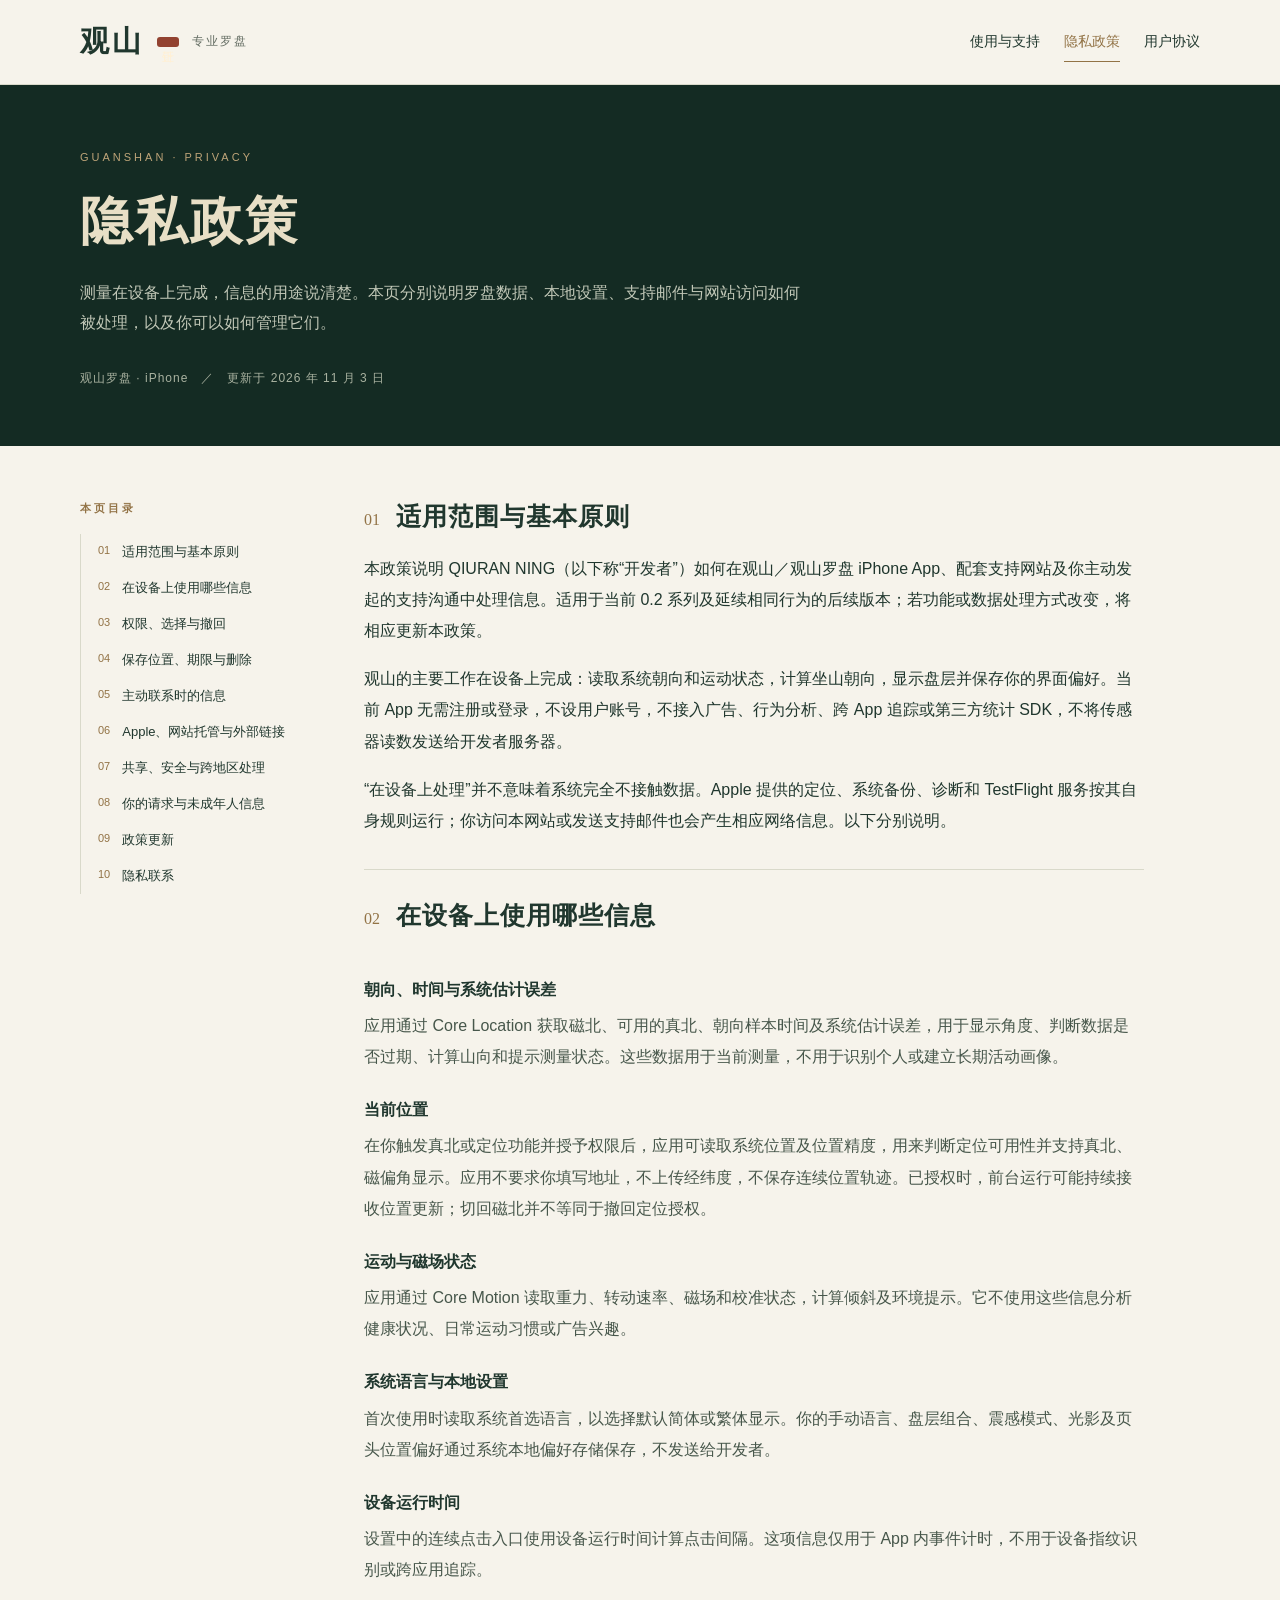
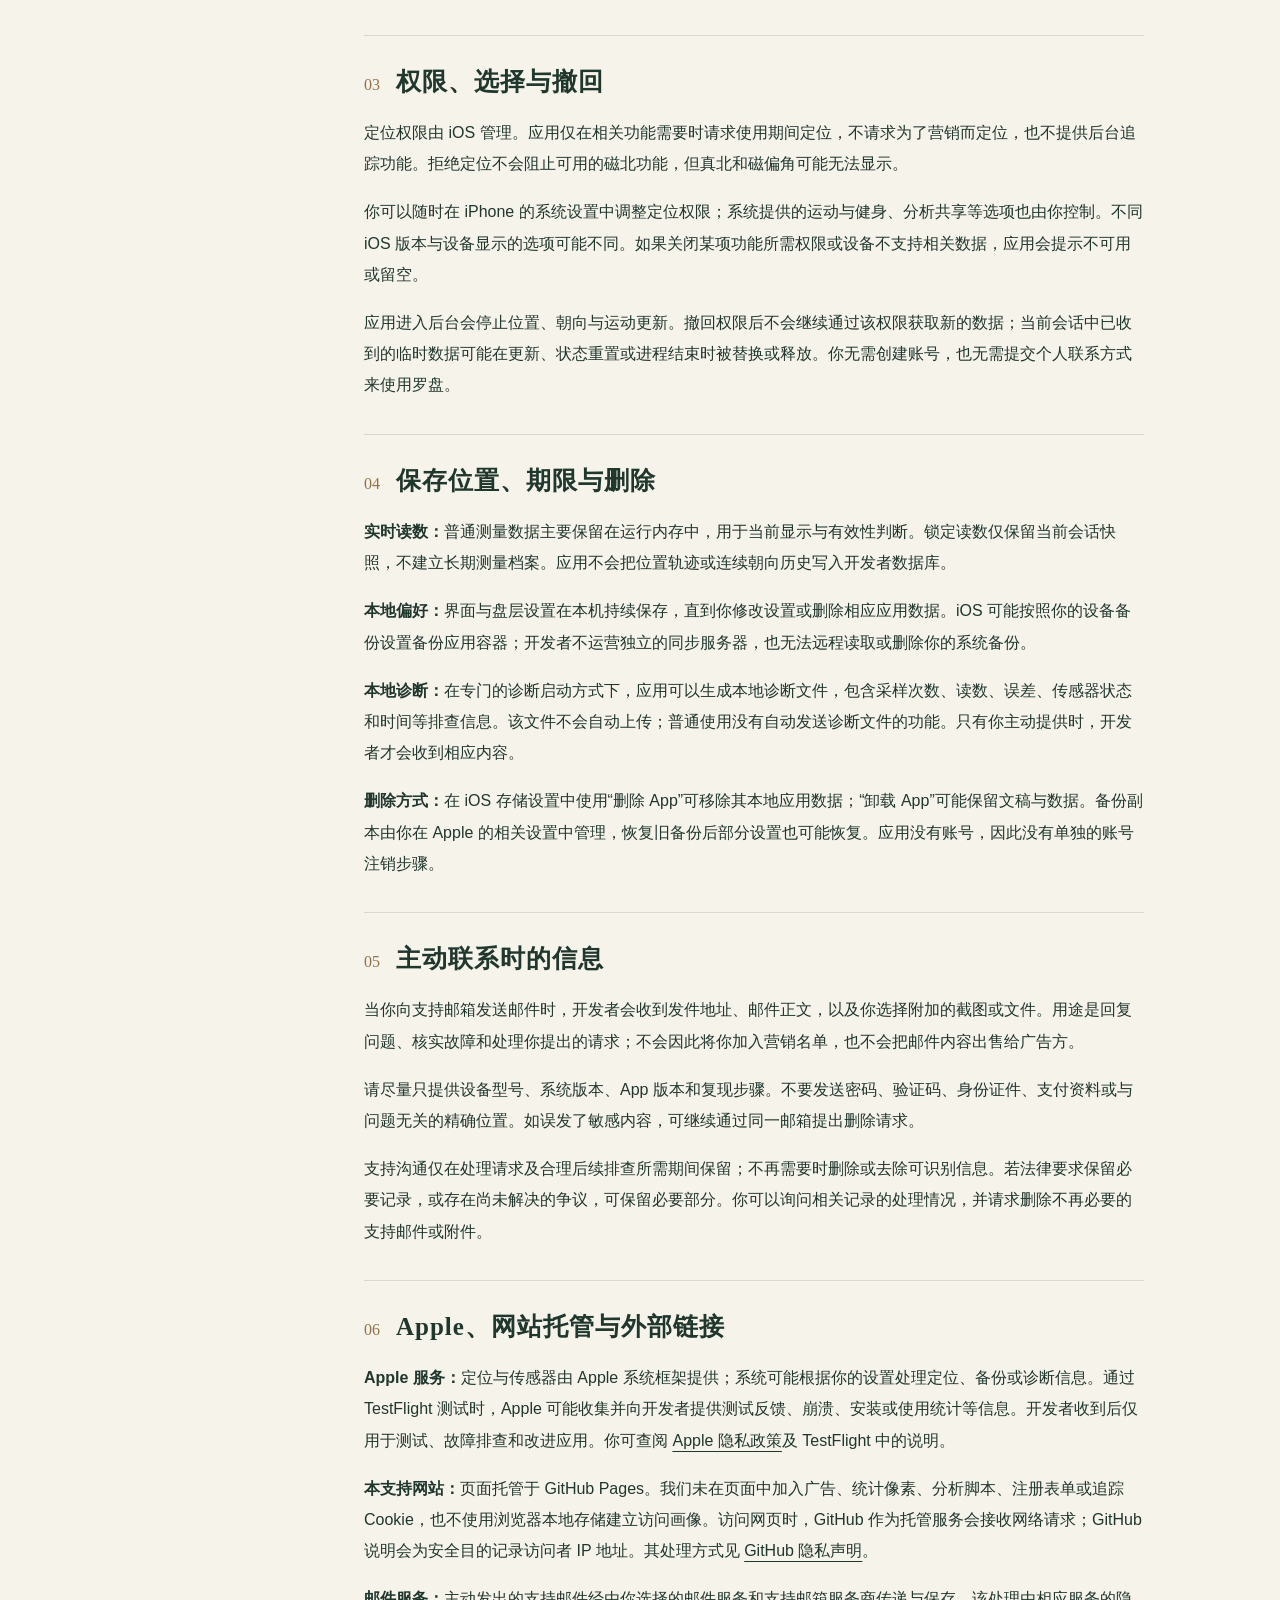
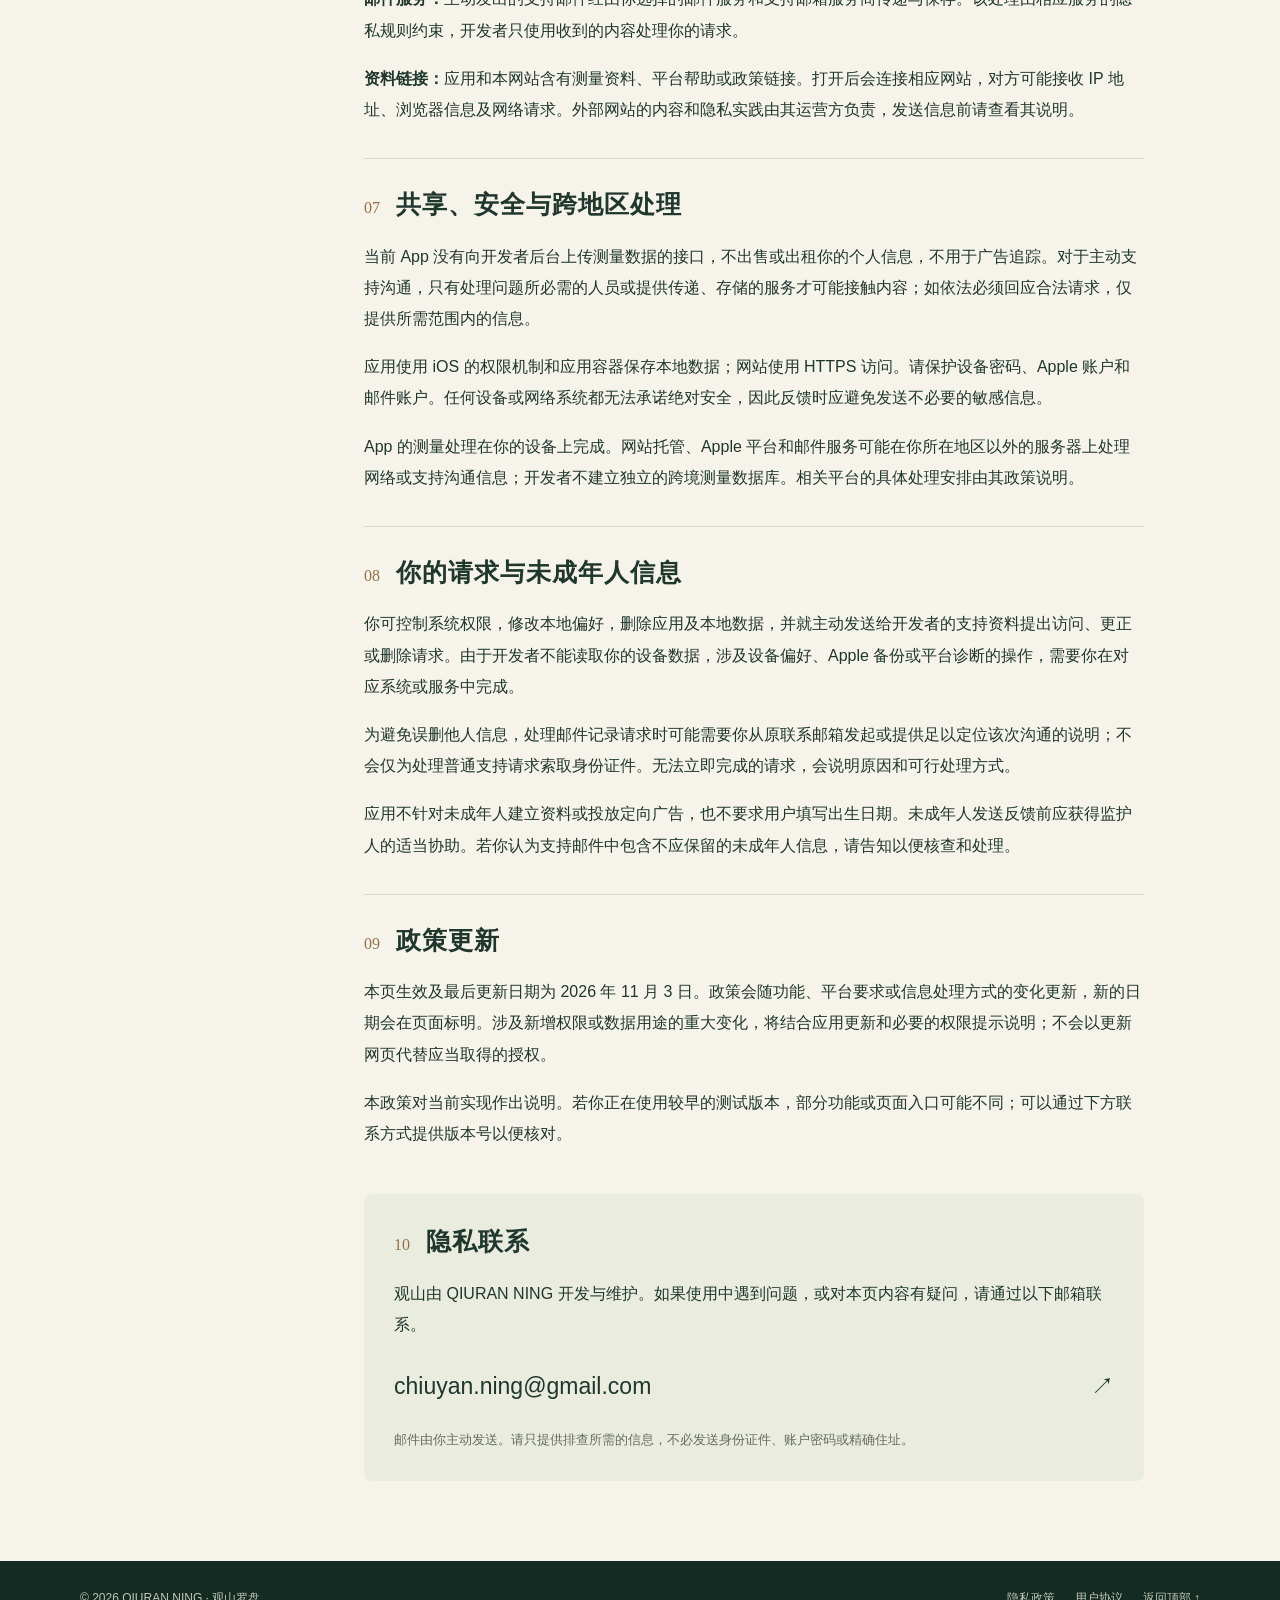
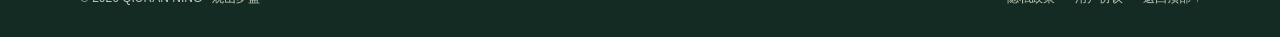
==== privacy.html @ 3ffbd9ea "Publish GuanShan support, privacy policy and terms" ====
<!doctype html>
<html lang="zh-CN"><head><meta charset="utf-8"><meta name="viewport" content="width=device-width,initial-scale=1"><meta name="color-scheme" content="light"><meta name="theme-color" content="#142b23"><meta name="description" content="测量在设备上完成，信息的用途说清楚。本页分别说明罗盘数据、本地设置、支持邮件与网站访问如何被处理，以及你可以如何管理它们。"><title>隐私政策 · 观山罗盘</title><link rel="canonical" href="https://chiuyan-dev.github.io/GuanShan-site/privacy.html"><link rel="stylesheet" href="style.css"><link rel="icon" href="favicon.svg" type="image/svg+xml"></head>
<body id="top"><a class="skip" href="#content">跳到正文</a><header class="masthead"><a class="brand" href="index.html" aria-label="观山罗盘支持首页"><strong>观山</strong><span class="seal" aria-hidden="true">正针</span><small>专业罗盘</small></a><nav class="nav" aria-label="页面导航"><a href="index.html">使用与支持</a><a href="privacy.html" aria-current="page">隐私政策</a><a href="terms.html">用户协议</a></nav></header><div class="hero"><p class="eyebrow">GUANSHAN · PRIVACY</p><h1>隐私政策</h1><p class="intro">测量在设备上完成，信息的用途说清楚。本页分别说明罗盘数据、本地设置、支持邮件与网站访问如何被处理，以及你可以如何管理它们。</p><div class="meta">观山罗盘 · iPhone　／　更新于 2026 年 11 月 3 日</div></div><main class="layout" id="content"><aside class="toc"><h2>本页目录</h2><nav aria-label="本页目录"><ol><li><a href="#scope"><span>01</span>适用范围与基本原则</a></li><li><a href="#device"><span>02</span>在设备上使用哪些信息</a></li><li><a href="#permissions"><span>03</span>权限、选择与撤回</a></li><li><a href="#storage"><span>04</span>保存位置、期限与删除</a></li><li><a href="#support-data"><span>05</span>主动联系时的信息</a></li><li><a href="#services"><span>06</span>Apple、网站托管与外部链接</a></li><li><a href="#sharing"><span>07</span>共享、安全与跨地区处理</a></li><li><a href="#rights"><span>08</span>你的请求与未成年人信息</a></li><li><a href="#changes"><span>09</span>政策更新</a></li><li><a href="#contact"><span>10</span>隐私联系</a></li></ol></nav></aside><article class="article" aria-label="隐私政策"><section class="section " id="scope" aria-labelledby="heading-scope"><div class="section-head"><span class="number" aria-hidden="true">01</span><h2 id="heading-scope">适用范围与基本原则</h2></div><p>本政策说明 QIURAN NING（以下称“开发者”）如何在观山／观山罗盘 iPhone App、配套支持网站及你主动发起的支持沟通中处理信息。适用于当前 0.2 系列及延续相同行为的后续版本；若功能或数据处理方式改变，将相应更新本政策。</p><p>观山的主要工作在设备上完成：读取系统朝向和运动状态，计算坐山朝向，显示盘层并保存你的界面偏好。当前 App 无需注册或登录，不设用户账号，不接入广告、行为分析、跨 App 追踪或第三方统计 SDK，不将传感器读数发送给开发者服务器。</p><p>“在设备上处理”并不意味着系统完全不接触数据。Apple 提供的定位、系统备份、诊断和 TestFlight 服务按其自身规则运行；你访问本网站或发送支持邮件也会产生相应网络信息。以下分别说明。</p></section><section class="section " id="device" aria-labelledby="heading-device"><div class="section-head"><span class="number" aria-hidden="true">02</span><h2 id="heading-device">在设备上使用哪些信息</h2></div><dl><dt>朝向、时间与系统估计误差</dt><dd>应用通过 Core Location 获取磁北、可用的真北、朝向样本时间及系统估计误差，用于显示角度、判断数据是否过期、计算山向和提示测量状态。这些数据用于当前测量，不用于识别个人或建立长期活动画像。</dd><dt>当前位置</dt><dd>在你触发真北或定位功能并授予权限后，应用可读取系统位置及位置精度，用来判断定位可用性并支持真北、磁偏角显示。应用不要求你填写地址，不上传经纬度，不保存连续位置轨迹。已授权时，前台运行可能持续接收位置更新；切回磁北并不等同于撤回定位授权。</dd><dt>运动与磁场状态</dt><dd>应用通过 Core Motion 读取重力、转动速率、磁场和校准状态，计算倾斜及环境提示。它不使用这些信息分析健康状况、日常运动习惯或广告兴趣。</dd><dt>系统语言与本地设置</dt><dd>首次使用时读取系统首选语言，以选择默认简体或繁体显示。你的手动语言、盘层组合、震感模式、光影及页头位置偏好通过系统本地偏好存储保存，不发送给开发者。</dd><dt>设备运行时间</dt><dd>设置中的连续点击入口使用设备运行时间计算点击间隔。这项信息仅用于 App 内事件计时，不用于设备指纹识别或跨应用追踪。</dd></dl></section><section class="section " id="permissions" aria-labelledby="heading-permissions"><div class="section-head"><span class="number" aria-hidden="true">03</span><h2 id="heading-permissions">权限、选择与撤回</h2></div><p>定位权限由 iOS 管理。应用仅在相关功能需要时请求使用期间定位，不请求为了营销而定位，也不提供后台追踪功能。拒绝定位不会阻止可用的磁北功能，但真北和磁偏角可能无法显示。</p><p>你可以随时在 iPhone 的系统设置中调整定位权限；系统提供的运动与健身、分析共享等选项也由你控制。不同 iOS 版本与设备显示的选项可能不同。如果关闭某项功能所需权限或设备不支持相关数据，应用会提示不可用或留空。</p><p>应用进入后台会停止位置、朝向与运动更新。撤回权限后不会继续通过该权限获取新的数据；当前会话中已收到的临时数据可能在更新、状态重置或进程结束时被替换或释放。你无需创建账号，也无需提交个人联系方式来使用罗盘。</p></section><section class="section " id="storage" aria-labelledby="heading-storage"><div class="section-head"><span class="number" aria-hidden="true">04</span><h2 id="heading-storage">保存位置、期限与删除</h2></div><p><strong>实时读数：</strong>普通测量数据主要保留在运行内存中，用于当前显示与有效性判断。锁定读数仅保留当前会话快照，不建立长期测量档案。应用不会把位置轨迹或连续朝向历史写入开发者数据库。</p><p><strong>本地偏好：</strong>界面与盘层设置在本机持续保存，直到你修改设置或删除相应应用数据。iOS 可能按照你的设备备份设置备份应用容器；开发者不运营独立的同步服务器，也无法远程读取或删除你的系统备份。</p><p><strong>本地诊断：</strong>在专门的诊断启动方式下，应用可以生成本地诊断文件，包含采样次数、读数、误差、传感器状态和时间等排查信息。该文件不会自动上传；普通使用没有自动发送诊断文件的功能。只有你主动提供时，开发者才会收到相应内容。</p><p><strong>删除方式：</strong>在 iOS 存储设置中使用“删除 App”可移除其本地应用数据；“卸载 App”可能保留文稿与数据。备份副本由你在 Apple 的相关设置中管理，恢复旧备份后部分设置也可能恢复。应用没有账号，因此没有单独的账号注销步骤。</p></section><section class="section " id="support-data" aria-labelledby="heading-support-data"><div class="section-head"><span class="number" aria-hidden="true">05</span><h2 id="heading-support-data">主动联系时的信息</h2></div><p>当你向支持邮箱发送邮件时，开发者会收到发件地址、邮件正文，以及你选择附加的截图或文件。用途是回复问题、核实故障和处理你提出的请求；不会因此将你加入营销名单，也不会把邮件内容出售给广告方。</p><p>请尽量只提供设备型号、系统版本、App 版本和复现步骤。不要发送密码、验证码、身份证件、支付资料或与问题无关的精确位置。如误发了敏感内容，可继续通过同一邮箱提出删除请求。</p><p>支持沟通仅在处理请求及合理后续排查所需期间保留；不再需要时删除或去除可识别信息。若法律要求保留必要记录，或存在尚未解决的争议，可保留必要部分。你可以询问相关记录的处理情况，并请求删除不再必要的支持邮件或附件。</p></section><section class="section " id="services" aria-labelledby="heading-services"><div class="section-head"><span class="number" aria-hidden="true">06</span><h2 id="heading-services">Apple、网站托管与外部链接</h2></div><p><strong>Apple 服务：</strong>定位与传感器由 Apple 系统框架提供；系统可能根据你的设置处理定位、备份或诊断信息。通过 TestFlight 测试时，Apple 可能收集并向开发者提供测试反馈、崩溃、安装或使用统计等信息。开发者收到后仅用于测试、故障排查和改进应用。你可查阅 <a href="https://www.apple.com/legal/privacy/" rel="noopener noreferrer">Apple 隐私政策</a>及 TestFlight 中的说明。</p><p><strong>本支持网站：</strong>页面托管于 GitHub Pages。我们未在页面中加入广告、统计像素、分析脚本、注册表单或追踪 Cookie，也不使用浏览器本地存储建立访问画像。访问网页时，GitHub 作为托管服务会接收网络请求；GitHub 说明会为安全目的记录访问者 IP 地址。其处理方式见 <a href="https://docs.github.com/en/site-policy/privacy-policies/github-general-privacy-statement" rel="noopener noreferrer">GitHub 隐私声明</a>。</p><p><strong>邮件服务：</strong>主动发出的支持邮件经由你选择的邮件服务和支持邮箱服务商传递与保存。该处理由相应服务的隐私规则约束，开发者只使用收到的内容处理你的请求。</p><p><strong>资料链接：</strong>应用和本网站含有测量资料、平台帮助或政策链接。打开后会连接相应网站，对方可能接收 IP 地址、浏览器信息及网络请求。外部网站的内容和隐私实践由其运营方负责，发送信息前请查看其说明。</p></section><section class="section " id="sharing" aria-labelledby="heading-sharing"><div class="section-head"><span class="number" aria-hidden="true">07</span><h2 id="heading-sharing">共享、安全与跨地区处理</h2></div><p>当前 App 没有向开发者后台上传测量数据的接口，不出售或出租你的个人信息，不用于广告追踪。对于主动支持沟通，只有处理问题所必需的人员或提供传递、存储的服务才可能接触内容；如依法必须回应合法请求，仅提供所需范围内的信息。</p><p>应用使用 iOS 的权限机制和应用容器保存本地数据；网站使用 HTTPS 访问。请保护设备密码、Apple 账户和邮件账户。任何设备或网络系统都无法承诺绝对安全，因此反馈时应避免发送不必要的敏感信息。</p><p>App 的测量处理在你的设备上完成。网站托管、Apple 平台和邮件服务可能在你所在地区以外的服务器上处理网络或支持沟通信息；开发者不建立独立的跨境测量数据库。相关平台的具体处理安排由其政策说明。</p></section><section class="section " id="rights" aria-labelledby="heading-rights"><div class="section-head"><span class="number" aria-hidden="true">08</span><h2 id="heading-rights">你的请求与未成年人信息</h2></div><p>你可控制系统权限，修改本地偏好，删除应用及本地数据，并就主动发送给开发者的支持资料提出访问、更正或删除请求。由于开发者不能读取你的设备数据，涉及设备偏好、Apple 备份或平台诊断的操作，需要你在对应系统或服务中完成。</p><p>为避免误删他人信息，处理邮件记录请求时可能需要你从原联系邮箱发起或提供足以定位该次沟通的说明；不会仅为处理普通支持请求索取身份证件。无法立即完成的请求，会说明原因和可行处理方式。</p><p>应用不针对未成年人建立资料或投放定向广告，也不要求用户填写出生日期。未成年人发送反馈前应获得监护人的适当协助。若你认为支持邮件中包含不应保留的未成年人信息，请告知以便核查和处理。</p></section><section class="section " id="changes" aria-labelledby="heading-changes"><div class="section-head"><span class="number" aria-hidden="true">09</span><h2 id="heading-changes">政策更新</h2></div><p>本页生效及最后更新日期为 2026 年 11 月 3 日。政策会随功能、平台要求或信息处理方式的变化更新，新的日期会在页面标明。涉及新增权限或数据用途的重大变化，将结合应用更新和必要的权限提示说明；不会以更新网页代替应当取得的授权。</p><p>本政策对当前实现作出说明。若你正在使用较早的测试版本，部分功能或页面入口可能不同；可以通过下方联系方式提供版本号以便核对。</p></section><section class="section contact" id="contact" aria-labelledby="heading-contact"><div class="section-head"><span class="number" aria-hidden="true">10</span><h2 id="heading-contact">隐私联系</h2></div><p>观山由 QIURAN NING 开发与维护。如果使用中遇到问题，或对本页内容有疑问，请通过以下邮箱联系。</p><a class="email" href="mailto:chiuyan.ning@gmail.com">chiuyan.ning@gmail.com<span aria-hidden="true">↗</span></a><p class="small">邮件由你主动发送。请只提供排查所需的信息，不必发送身份证件、账户密码或精确住址。</p></section></article></main><footer><p>© 2026 QIURAN NING · 观山罗盘</p><div class="footer-links"><a href="privacy.html">隐私政策</a><a href="terms.html">用户协议</a><a href="#top">返回顶部 ↑</a></div></footer></body></html>
---- style.css ----
@charset "UTF-8";
:root{color-scheme:light;--ink:#20372e;--muted:#646d63;--gold:#927346;--paper:#f6f3eb;--line:#d9d9ca;--deep:#142b23;--serif:"Songti SC","STSong","Noto Serif CJK SC",serif}*{box-sizing:border-box}html{scroll-behavior:smooth;scroll-padding-top:100px}body{margin:0;background:var(--paper);color:var(--ink);font-family:-apple-system,BlinkMacSystemFont,"PingFang SC","Microsoft YaHei",sans-serif;font-size:16px;line-height:1.95}a{color:inherit;text-decoration-thickness:1px;text-underline-offset:5px}a:hover{color:var(--gold)}a:focus-visible,summary:focus-visible{outline:2px solid var(--gold);outline-offset:5px}.skip{position:absolute;top:-80px;left:16px;background:white;padding:10px;z-index:10}.skip:focus{top:12px}.masthead{border-bottom:1px solid var(--line);padding:22px max(24px,calc((100vw - 1120px)/2));display:flex;gap:30px;justify-content:space-between;align-items:center}.brand{display:flex;align-items:center;gap:13px;text-decoration:none;white-space:nowrap}.brand strong{font:700 29px var(--serif);letter-spacing:3px}.seal{font:12px/1.2 var(--serif);background:#924230;color:#fff0d4;padding:5px 4px;border-radius:3px;writing-mode:vertical-rl}.brand small{color:var(--muted);font-size:12px;letter-spacing:2px}.nav{display:flex;gap:24px;flex-wrap:wrap;font-size:14px}.nav a{text-decoration:none;padding:6px 0;border-bottom:1px solid transparent}.nav a[aria-current=page]{color:var(--gold);border-color:var(--gold)}.hero{background:var(--deep);color:#e8dfc6;padding:62px max(24px,calc((100vw - 1120px)/2)) 56px;position:relative;overflow:hidden}.eyebrow{font-size:11px;letter-spacing:3px;color:#bfa579;margin:0 0 18px}.hero h1{font:600 clamp(34px,5vw,52px)/1.35 var(--serif);letter-spacing:3px;margin:0 0 21px}.hero .intro{max-width:730px;color:#c1c7b7;margin:0;font-size:16px;line-height:1.9}.meta{font-size:12px;color:#a9b2a0;margin-top:28px;letter-spacing:1px}.layout{max-width:1120px;margin:0 auto;display:grid;grid-template-columns:220px minmax(0,1fr);gap:64px;padding:52px 0 80px}.toc{position:sticky;top:28px;align-self:start;font-size:13px}.toc h2{font-size:11px;color:var(--gold);letter-spacing:3px;margin:0 0 14px}.toc ol{padding:0;list-style:none;margin:0;border-left:1px solid var(--line)}.toc a{display:flex;gap:12px;padding:7px 0 7px 17px;text-decoration:none;line-height:1.7}.toc span{font-size:11px;color:var(--gold);font-variant-numeric:tabular-nums}.toc a:hover{background:#eae9df}.article{max-width:780px}.section{border-top:1px solid var(--line);padding:27px 0 33px;scroll-margin-top:24px}.section:first-child{border-top:0;padding-top:0}.section-head{display:flex;align-items:baseline;gap:16px}.number{font-family:var(--serif);color:var(--gold);font-size:16px}.section h2{font:600 25px/1.5 var(--serif);margin:0 0 17px;letter-spacing:1px}.section p{margin:0 0 17px}.section p:last-child{margin-bottom:0}.section ul,.section ol{padding-left:1.4em;margin:18px 0}.section li{padding-left:6px;margin:12px 0}strong{font-weight:600}dt{font-weight:600;margin:22px 0 5px}dd{margin:0 0 16px;color:#47574b}details{border-bottom:1px solid var(--line);padding:17px 0}details:first-of-type{border-top:1px solid var(--line)}summary{cursor:pointer;font-weight:600;line-height:1.8}details p{padding-top:13px;color:#47574b}.contact{background:#eaece0;padding:29px 30px;border:0;margin-top:12px;border-radius:8px}.email{display:flex;justify-content:space-between;gap:12px;flex-wrap:wrap;font-size:clamp(17px,3vw,23px);text-decoration:none;margin:24px 0 18px;word-break:break-word}.small{font-size:13px;color:var(--muted)}footer{background:var(--deep);color:#c1c7b7;padding:26px max(24px,calc((100vw - 1120px)/2));font-size:12px;display:flex;gap:20px;justify-content:space-between;align-items:center}footer p{margin:0}.footer-links{display:flex;gap:20px}footer a{text-decoration:none}@media(max-width:1180px){.layout{margin:0 32px;gap:42px;grid-template-columns:190px minmax(0,1fr)}}@media(max-width:760px){body{font-size:15px;line-height:1.95}.masthead{padding:19px 22px;display:block}.brand{gap:10px}.brand small{font-size:11px}.nav{gap:22px;margin-top:17px;font-size:13px}.hero{padding:40px 22px 35px}.hero .intro{font-size:15px}.hero h1{font-size:35px}.meta{margin-top:22px}.layout{display:block;margin:0;padding:26px 22px 46px}.toc{position:static;padding-bottom:28px;margin-bottom:8px}.toc ol{display:grid;grid-template-columns:1fr 1fr;gap:2px 12px}.toc a{font-size:12px;padding:5px 0 5px 12px;gap:8px}.section{padding:25px 0 28px}.section h2{font-size:23px}.section-head{gap:11px}.contact{padding:23px 20px}.email{font-size:18px}footer{padding:24px 22px;display:block}.footer-links{margin-top:14px;gap:20px}}@media(prefers-reduced-motion:reduce){html{scroll-behavior:auto}}@media print{.masthead,.toc,footer,.skip{display:none}.hero{background:none;color:#000;padding:20px 0}.hero .intro,.meta,.eyebrow{color:#333}.layout{display:block;margin:0;padding:20px 0}.section{break-inside:avoid}.contact{background:none;padding:20px 0}details p{display:block}.article{max-width:none}a{color:#000}}
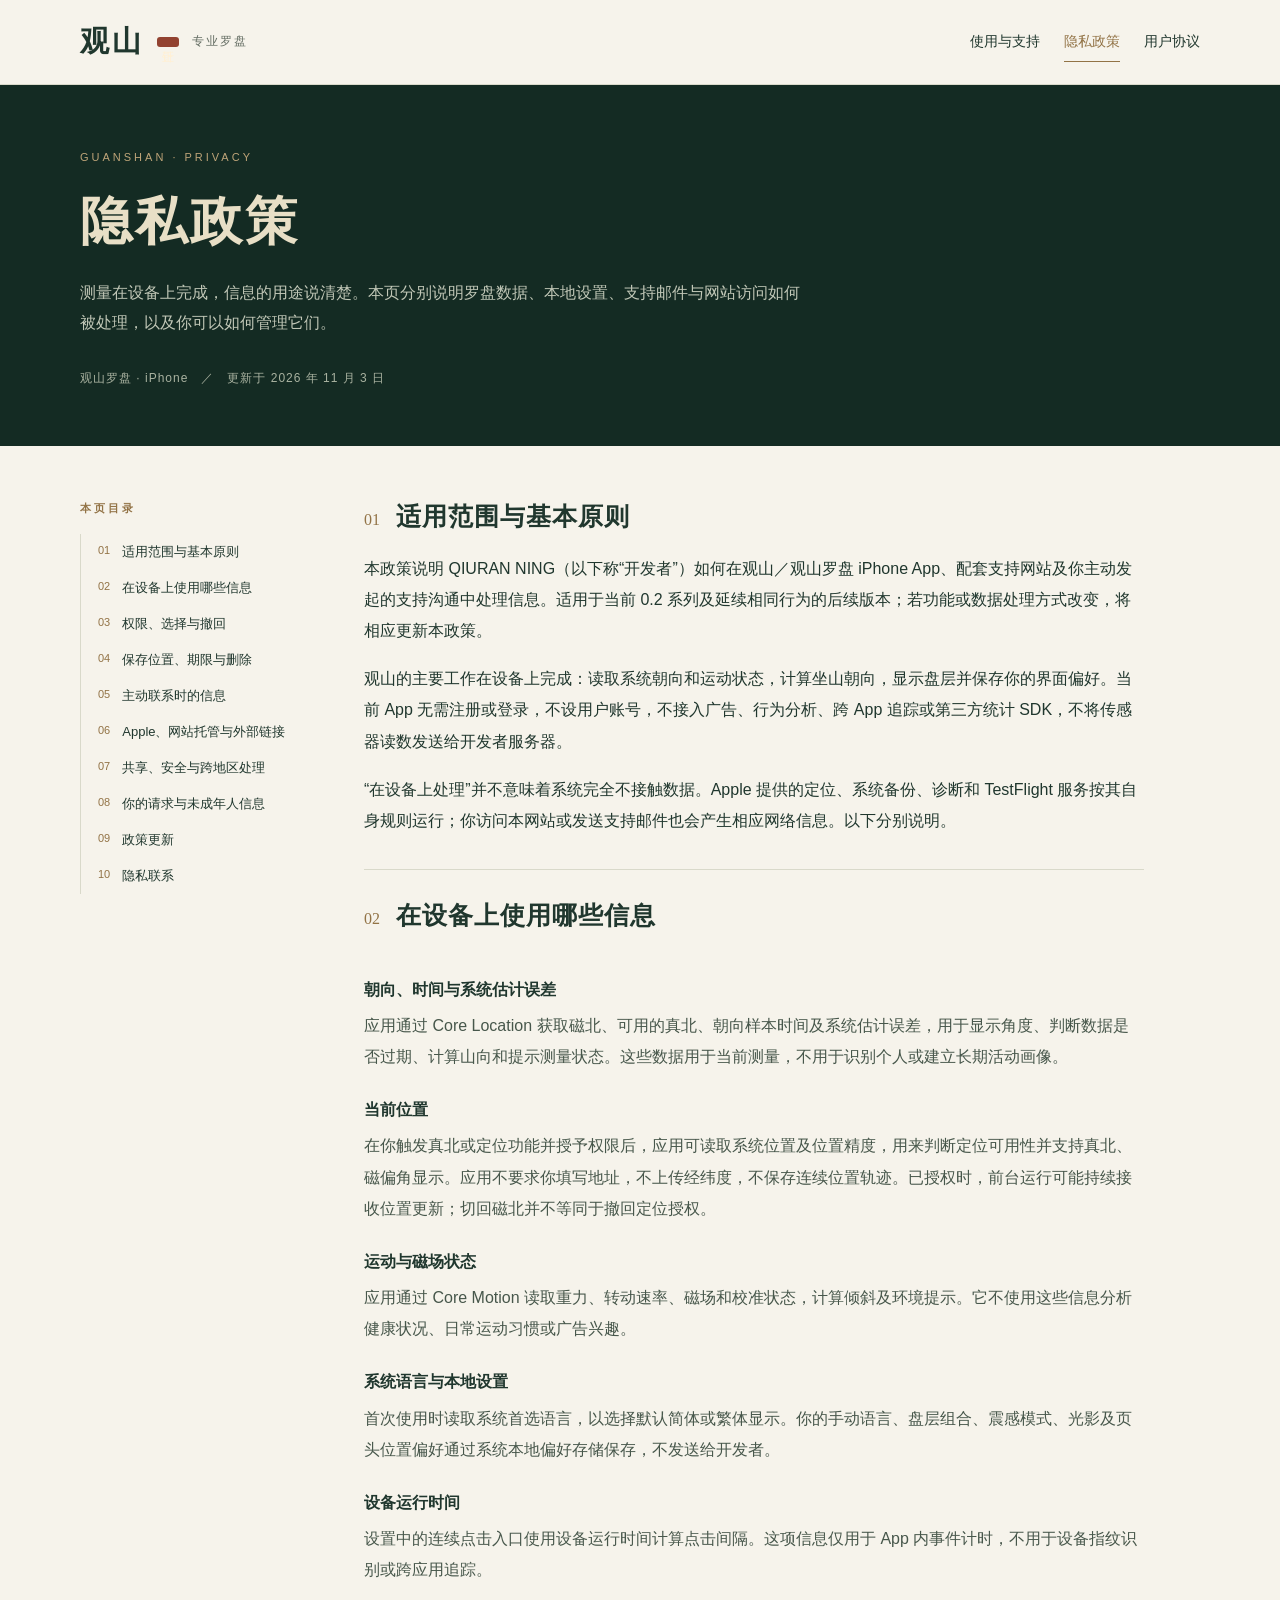
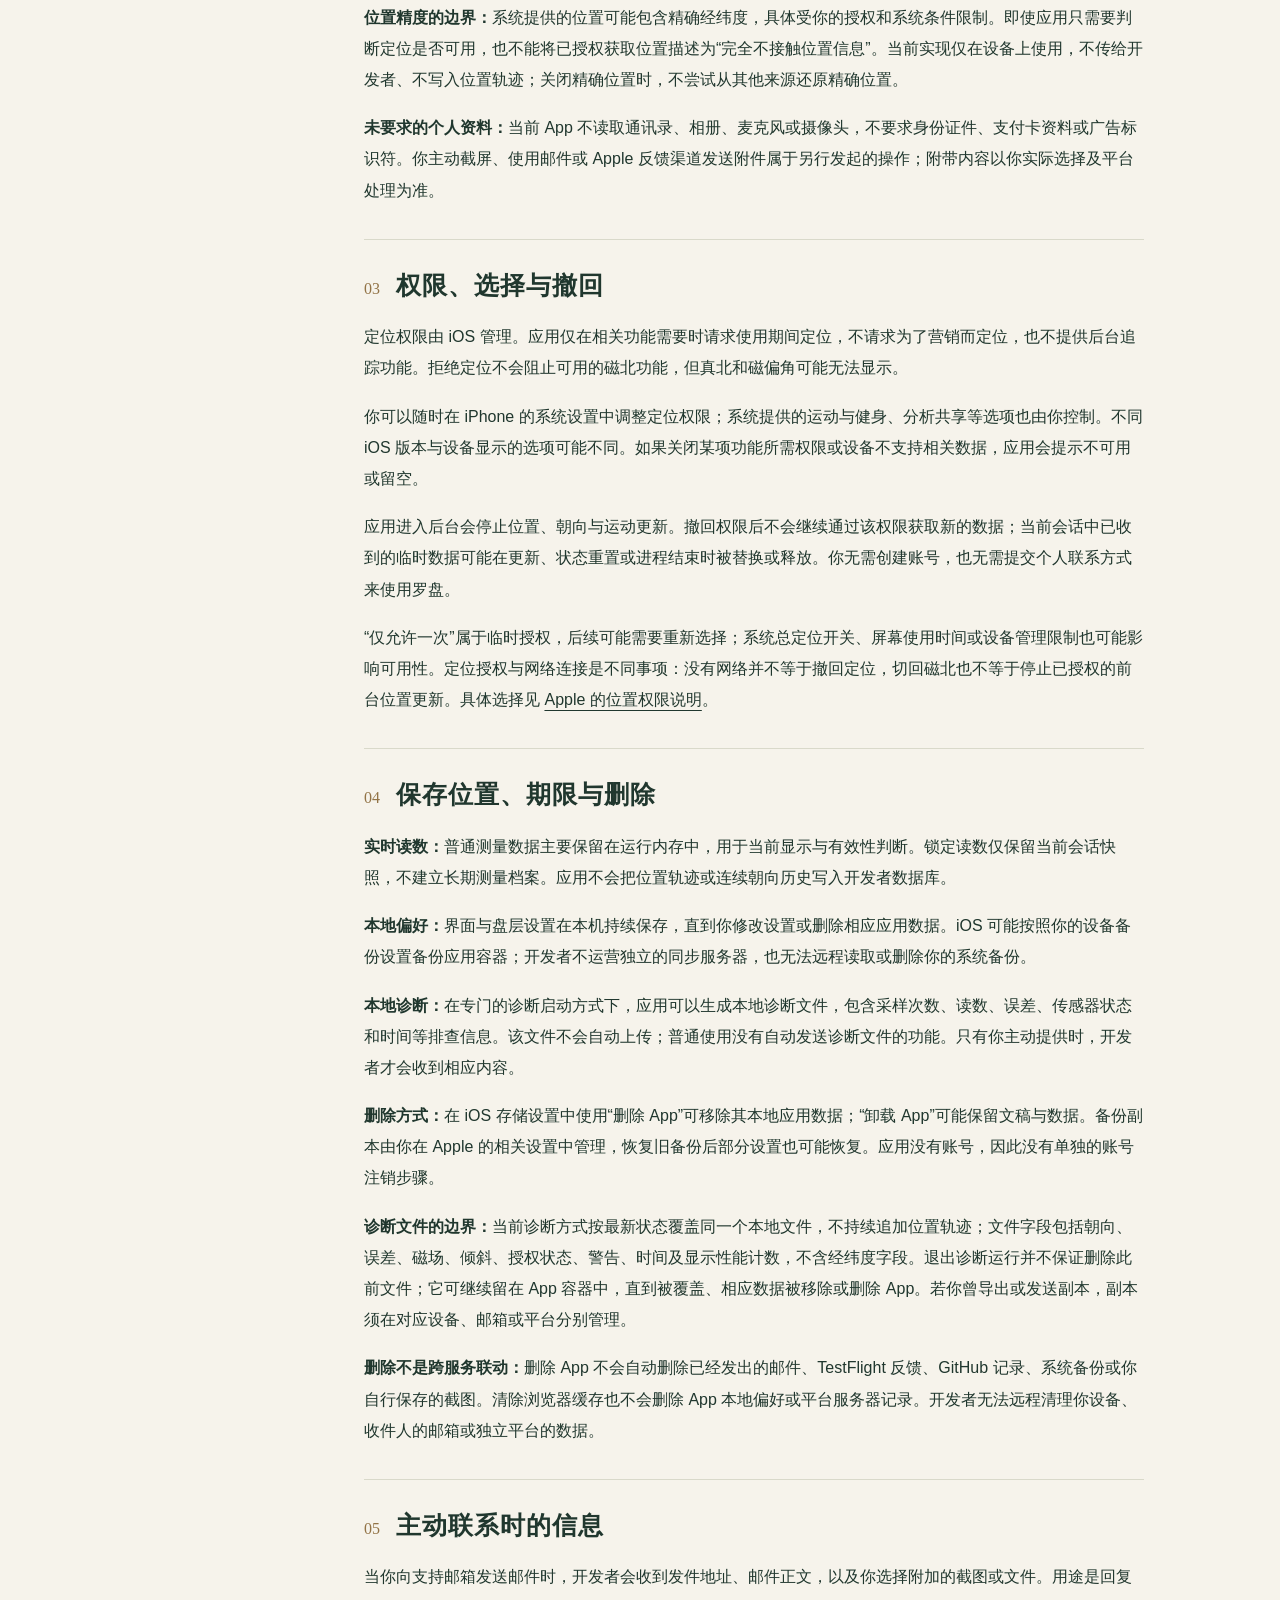
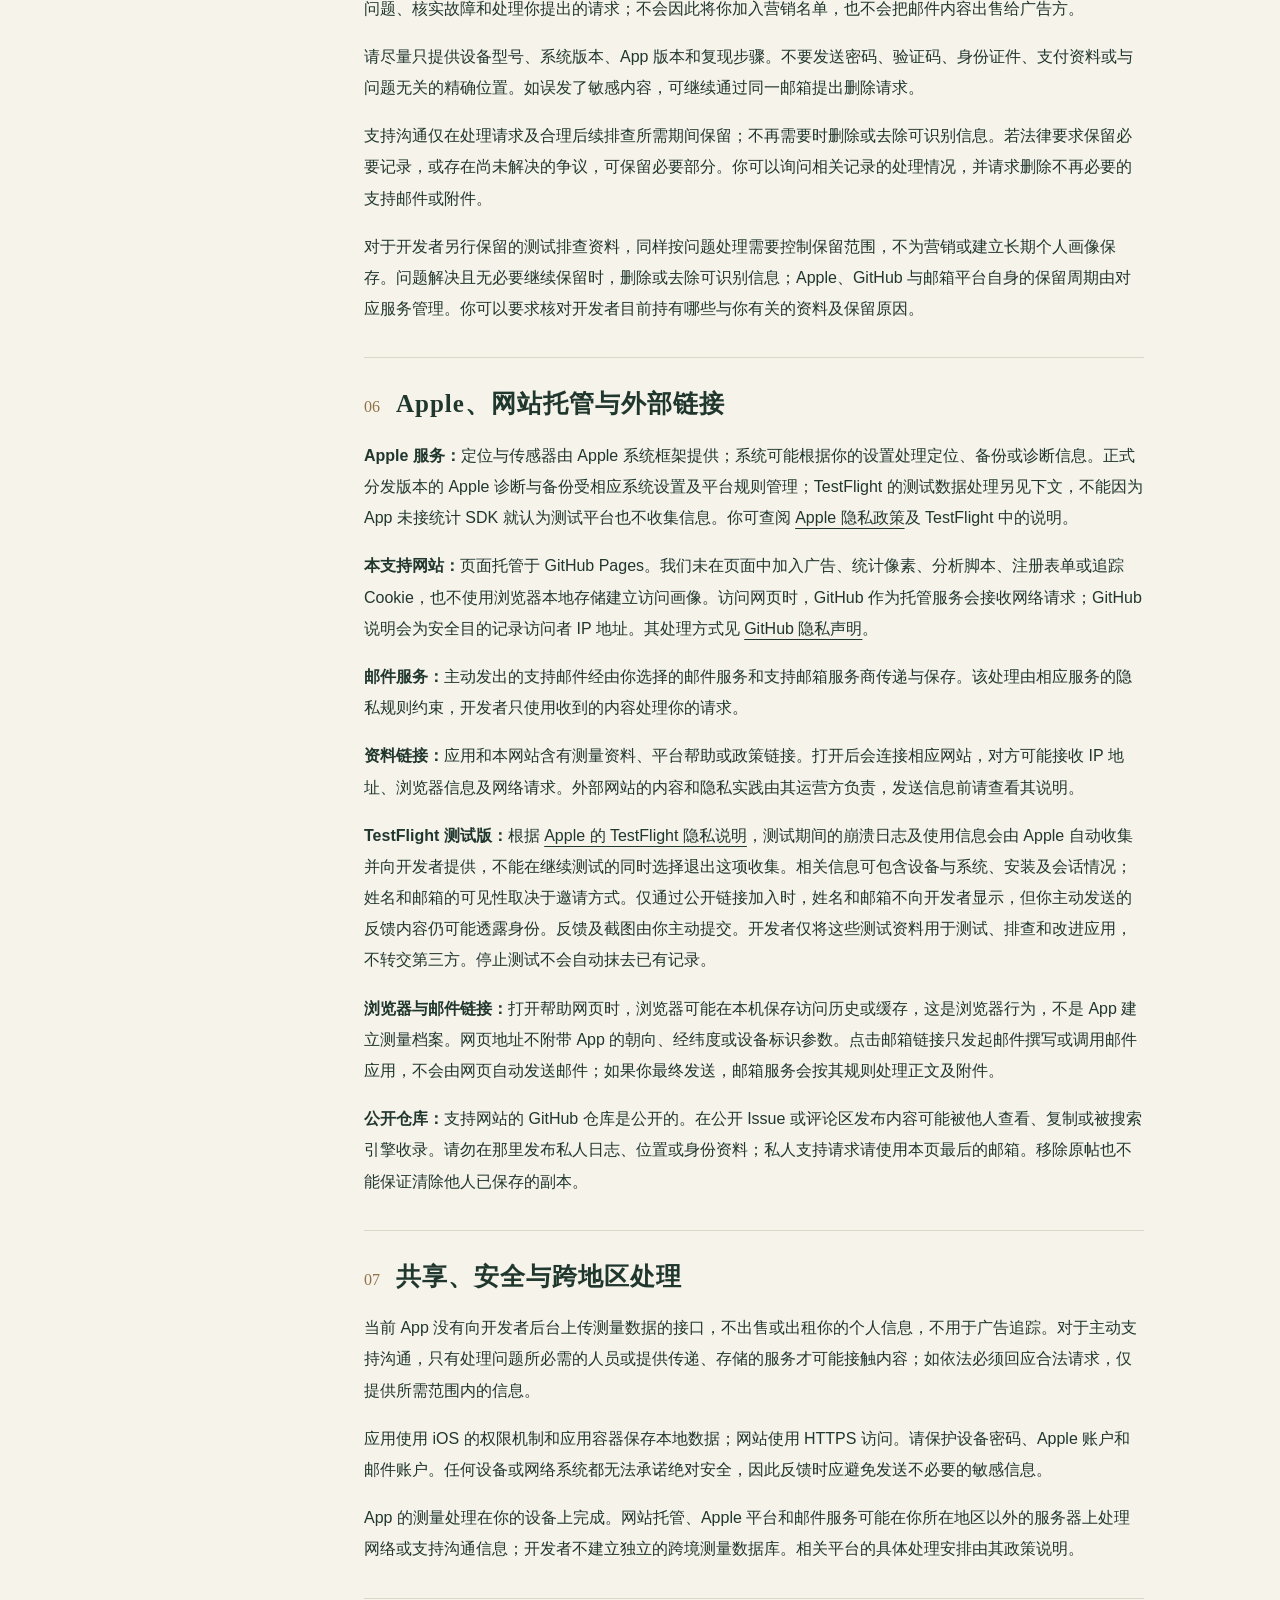
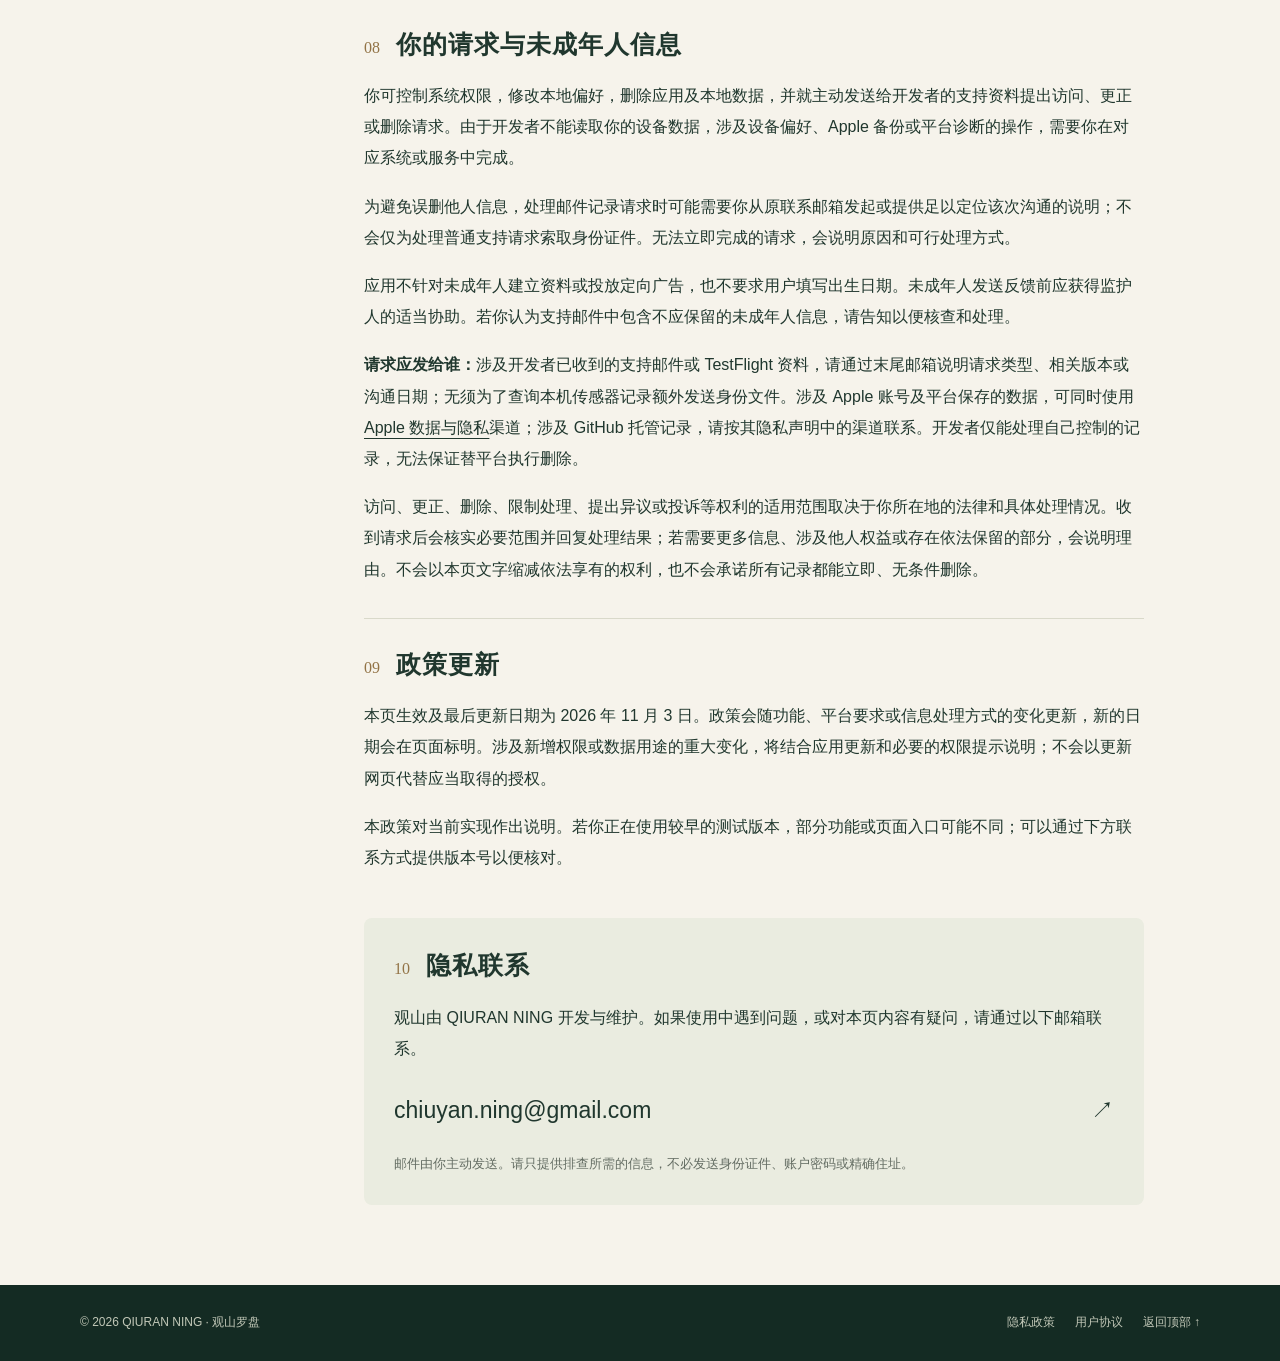
==== commit 4e52e32e: "Clarify measurement edge cases, privacy controls and TestFlight data" ====
--- a/privacy.html
+++ b/privacy.html
@@ -1,3 +1,3 @@
 <!doctype html>
 <html lang="zh-CN"><head><meta charset="utf-8"><meta name="viewport" content="width=device-width,initial-scale=1"><meta name="color-scheme" content="light"><meta name="theme-color" content="#142b23"><meta name="description" content="测量在设备上完成，信息的用途说清楚。本页分别说明罗盘数据、本地设置、支持邮件与网站访问如何被处理，以及你可以如何管理它们。"><title>隐私政策 · 观山罗盘</title><link rel="canonical" href="https://chiuyan-dev.github.io/GuanShan-site/privacy.html"><link rel="stylesheet" href="style.css"><link rel="icon" href="favicon.svg" type="image/svg+xml"></head>
-<body id="top"><a class="skip" href="#content">跳到正文</a><header class="masthead"><a class="brand" href="index.html" aria-label="观山罗盘支持首页"><strong>观山</strong><span class="seal" aria-hidden="true">正针</span><small>专业罗盘</small></a><nav class="nav" aria-label="页面导航"><a href="index.html">使用与支持</a><a href="privacy.html" aria-current="page">隐私政策</a><a href="terms.html">用户协议</a></nav></header><div class="hero"><p class="eyebrow">GUANSHAN · PRIVACY</p><h1>隐私政策</h1><p class="intro">测量在设备上完成，信息的用途说清楚。本页分别说明罗盘数据、本地设置、支持邮件与网站访问如何被处理，以及你可以如何管理它们。</p><div class="meta">观山罗盘 · iPhone　／　更新于 2026 年 11 月 3 日</div></div><main class="layout" id="content"><aside class="toc"><h2>本页目录</h2><nav aria-label="本页目录"><ol><li><a href="#scope"><span>01</span>适用范围与基本原则</a></li><li><a href="#device"><span>02</span>在设备上使用哪些信息</a></li><li><a href="#permissions"><span>03</span>权限、选择与撤回</a></li><li><a href="#storage"><span>04</span>保存位置、期限与删除</a></li><li><a href="#support-data"><span>05</span>主动联系时的信息</a></li><li><a href="#services"><span>06</span>Apple、网站托管与外部链接</a></li><li><a href="#sharing"><span>07</span>共享、安全与跨地区处理</a></li><li><a href="#rights"><span>08</span>你的请求与未成年人信息</a></li><li><a href="#changes"><span>09</span>政策更新</a></li><li><a href="#contact"><span>10</span>隐私联系</a></li></ol></nav></aside><article class="article" aria-label="隐私政策"><section class="section " id="scope" aria-labelledby="heading-scope"><div class="section-head"><span class="number" aria-hidden="true">01</span><h2 id="heading-scope">适用范围与基本原则</h2></div><p>本政策说明 QIURAN NING（以下称“开发者”）如何在观山／观山罗盘 iPhone App、配套支持网站及你主动发起的支持沟通中处理信息。适用于当前 0.2 系列及延续相同行为的后续版本；若功能或数据处理方式改变，将相应更新本政策。</p><p>观山的主要工作在设备上完成：读取系统朝向和运动状态，计算坐山朝向，显示盘层并保存你的界面偏好。当前 App 无需注册或登录，不设用户账号，不接入广告、行为分析、跨 App 追踪或第三方统计 SDK，不将传感器读数发送给开发者服务器。</p><p>“在设备上处理”并不意味着系统完全不接触数据。Apple 提供的定位、系统备份、诊断和 TestFlight 服务按其自身规则运行；你访问本网站或发送支持邮件也会产生相应网络信息。以下分别说明。</p></section><section class="section " id="device" aria-labelledby="heading-device"><div class="section-head"><span class="number" aria-hidden="true">02</span><h2 id="heading-device">在设备上使用哪些信息</h2></div><dl><dt>朝向、时间与系统估计误差</dt><dd>应用通过 Core Location 获取磁北、可用的真北、朝向样本时间及系统估计误差，用于显示角度、判断数据是否过期、计算山向和提示测量状态。这些数据用于当前测量，不用于识别个人或建立长期活动画像。</dd><dt>当前位置</dt><dd>在你触发真北或定位功能并授予权限后，应用可读取系统位置及位置精度，用来判断定位可用性并支持真北、磁偏角显示。应用不要求你填写地址，不上传经纬度，不保存连续位置轨迹。已授权时，前台运行可能持续接收位置更新；切回磁北并不等同于撤回定位授权。</dd><dt>运动与磁场状态</dt><dd>应用通过 Core Motion 读取重力、转动速率、磁场和校准状态，计算倾斜及环境提示。它不使用这些信息分析健康状况、日常运动习惯或广告兴趣。</dd><dt>系统语言与本地设置</dt><dd>首次使用时读取系统首选语言，以选择默认简体或繁体显示。你的手动语言、盘层组合、震感模式、光影及页头位置偏好通过系统本地偏好存储保存，不发送给开发者。</dd><dt>设备运行时间</dt><dd>设置中的连续点击入口使用设备运行时间计算点击间隔。这项信息仅用于 App 内事件计时，不用于设备指纹识别或跨应用追踪。</dd></dl></section><section class="section " id="permissions" aria-labelledby="heading-permissions"><div class="section-head"><span class="number" aria-hidden="true">03</span><h2 id="heading-permissions">权限、选择与撤回</h2></div><p>定位权限由 iOS 管理。应用仅在相关功能需要时请求使用期间定位，不请求为了营销而定位，也不提供后台追踪功能。拒绝定位不会阻止可用的磁北功能，但真北和磁偏角可能无法显示。</p><p>你可以随时在 iPhone 的系统设置中调整定位权限；系统提供的运动与健身、分析共享等选项也由你控制。不同 iOS 版本与设备显示的选项可能不同。如果关闭某项功能所需权限或设备不支持相关数据，应用会提示不可用或留空。</p><p>应用进入后台会停止位置、朝向与运动更新。撤回权限后不会继续通过该权限获取新的数据；当前会话中已收到的临时数据可能在更新、状态重置或进程结束时被替换或释放。你无需创建账号，也无需提交个人联系方式来使用罗盘。</p></section><section class="section " id="storage" aria-labelledby="heading-storage"><div class="section-head"><span class="number" aria-hidden="true">04</span><h2 id="heading-storage">保存位置、期限与删除</h2></div><p><strong>实时读数：</strong>普通测量数据主要保留在运行内存中，用于当前显示与有效性判断。锁定读数仅保留当前会话快照，不建立长期测量档案。应用不会把位置轨迹或连续朝向历史写入开发者数据库。</p><p><strong>本地偏好：</strong>界面与盘层设置在本机持续保存，直到你修改设置或删除相应应用数据。iOS 可能按照你的设备备份设置备份应用容器；开发者不运营独立的同步服务器，也无法远程读取或删除你的系统备份。</p><p><strong>本地诊断：</strong>在专门的诊断启动方式下，应用可以生成本地诊断文件，包含采样次数、读数、误差、传感器状态和时间等排查信息。该文件不会自动上传；普通使用没有自动发送诊断文件的功能。只有你主动提供时，开发者才会收到相应内容。</p><p><strong>删除方式：</strong>在 iOS 存储设置中使用“删除 App”可移除其本地应用数据；“卸载 App”可能保留文稿与数据。备份副本由你在 Apple 的相关设置中管理，恢复旧备份后部分设置也可能恢复。应用没有账号，因此没有单独的账号注销步骤。</p></section><section class="section " id="support-data" aria-labelledby="heading-support-data"><div class="section-head"><span class="number" aria-hidden="true">05</span><h2 id="heading-support-data">主动联系时的信息</h2></div><p>当你向支持邮箱发送邮件时，开发者会收到发件地址、邮件正文，以及你选择附加的截图或文件。用途是回复问题、核实故障和处理你提出的请求；不会因此将你加入营销名单，也不会把邮件内容出售给广告方。</p><p>请尽量只提供设备型号、系统版本、App 版本和复现步骤。不要发送密码、验证码、身份证件、支付资料或与问题无关的精确位置。如误发了敏感内容，可继续通过同一邮箱提出删除请求。</p><p>支持沟通仅在处理请求及合理后续排查所需期间保留；不再需要时删除或去除可识别信息。若法律要求保留必要记录，或存在尚未解决的争议，可保留必要部分。你可以询问相关记录的处理情况，并请求删除不再必要的支持邮件或附件。</p></section><section class="section " id="services" aria-labelledby="heading-services"><div class="section-head"><span class="number" aria-hidden="true">06</span><h2 id="heading-services">Apple、网站托管与外部链接</h2></div><p><strong>Apple 服务：</strong>定位与传感器由 Apple 系统框架提供；系统可能根据你的设置处理定位、备份或诊断信息。通过 TestFlight 测试时，Apple 可能收集并向开发者提供测试反馈、崩溃、安装或使用统计等信息。开发者收到后仅用于测试、故障排查和改进应用。你可查阅 <a href="https://www.apple.com/legal/privacy/" rel="noopener noreferrer">Apple 隐私政策</a>及 TestFlight 中的说明。</p><p><strong>本支持网站：</strong>页面托管于 GitHub Pages。我们未在页面中加入广告、统计像素、分析脚本、注册表单或追踪 Cookie，也不使用浏览器本地存储建立访问画像。访问网页时，GitHub 作为托管服务会接收网络请求；GitHub 说明会为安全目的记录访问者 IP 地址。其处理方式见 <a href="https://docs.github.com/en/site-policy/privacy-policies/github-general-privacy-statement" rel="noopener noreferrer">GitHub 隐私声明</a>。</p><p><strong>邮件服务：</strong>主动发出的支持邮件经由你选择的邮件服务和支持邮箱服务商传递与保存。该处理由相应服务的隐私规则约束，开发者只使用收到的内容处理你的请求。</p><p><strong>资料链接：</strong>应用和本网站含有测量资料、平台帮助或政策链接。打开后会连接相应网站，对方可能接收 IP 地址、浏览器信息及网络请求。外部网站的内容和隐私实践由其运营方负责，发送信息前请查看其说明。</p></section><section class="section " id="sharing" aria-labelledby="heading-sharing"><div class="section-head"><span class="number" aria-hidden="true">07</span><h2 id="heading-sharing">共享、安全与跨地区处理</h2></div><p>当前 App 没有向开发者后台上传测量数据的接口，不出售或出租你的个人信息，不用于广告追踪。对于主动支持沟通，只有处理问题所必需的人员或提供传递、存储的服务才可能接触内容；如依法必须回应合法请求，仅提供所需范围内的信息。</p><p>应用使用 iOS 的权限机制和应用容器保存本地数据；网站使用 HTTPS 访问。请保护设备密码、Apple 账户和邮件账户。任何设备或网络系统都无法承诺绝对安全，因此反馈时应避免发送不必要的敏感信息。</p><p>App 的测量处理在你的设备上完成。网站托管、Apple 平台和邮件服务可能在你所在地区以外的服务器上处理网络或支持沟通信息；开发者不建立独立的跨境测量数据库。相关平台的具体处理安排由其政策说明。</p></section><section class="section " id="rights" aria-labelledby="heading-rights"><div class="section-head"><span class="number" aria-hidden="true">08</span><h2 id="heading-rights">你的请求与未成年人信息</h2></div><p>你可控制系统权限，修改本地偏好，删除应用及本地数据，并就主动发送给开发者的支持资料提出访问、更正或删除请求。由于开发者不能读取你的设备数据，涉及设备偏好、Apple 备份或平台诊断的操作，需要你在对应系统或服务中完成。</p><p>为避免误删他人信息，处理邮件记录请求时可能需要你从原联系邮箱发起或提供足以定位该次沟通的说明；不会仅为处理普通支持请求索取身份证件。无法立即完成的请求，会说明原因和可行处理方式。</p><p>应用不针对未成年人建立资料或投放定向广告，也不要求用户填写出生日期。未成年人发送反馈前应获得监护人的适当协助。若你认为支持邮件中包含不应保留的未成年人信息，请告知以便核查和处理。</p></section><section class="section " id="changes" aria-labelledby="heading-changes"><div class="section-head"><span class="number" aria-hidden="true">09</span><h2 id="heading-changes">政策更新</h2></div><p>本页生效及最后更新日期为 2026 年 11 月 3 日。政策会随功能、平台要求或信息处理方式的变化更新，新的日期会在页面标明。涉及新增权限或数据用途的重大变化，将结合应用更新和必要的权限提示说明；不会以更新网页代替应当取得的授权。</p><p>本政策对当前实现作出说明。若你正在使用较早的测试版本，部分功能或页面入口可能不同；可以通过下方联系方式提供版本号以便核对。</p></section><section class="section contact" id="contact" aria-labelledby="heading-contact"><div class="section-head"><span class="number" aria-hidden="true">10</span><h2 id="heading-contact">隐私联系</h2></div><p>观山由 QIURAN NING 开发与维护。如果使用中遇到问题，或对本页内容有疑问，请通过以下邮箱联系。</p><a class="email" href="mailto:chiuyan.ning@gmail.com">chiuyan.ning@gmail.com<span aria-hidden="true">↗</span></a><p class="small">邮件由你主动发送。请只提供排查所需的信息，不必发送身份证件、账户密码或精确住址。</p></section></article></main><footer><p>© 2026 QIURAN NING · 观山罗盘</p><div class="footer-links"><a href="privacy.html">隐私政策</a><a href="terms.html">用户协议</a><a href="#top">返回顶部 ↑</a></div></footer></body></html>+<body id="top"><a class="skip" href="#content">跳到正文</a><header class="masthead"><a class="brand" href="index.html" aria-label="观山罗盘支持首页"><strong>观山</strong><span class="seal" aria-hidden="true">正针</span><small>专业罗盘</small></a><nav class="nav" aria-label="页面导航"><a href="index.html">使用与支持</a><a href="privacy.html" aria-current="page">隐私政策</a><a href="terms.html">用户协议</a></nav></header><div class="hero"><p class="eyebrow">GUANSHAN · PRIVACY</p><h1>隐私政策</h1><p class="intro">测量在设备上完成，信息的用途说清楚。本页分别说明罗盘数据、本地设置、支持邮件与网站访问如何被处理，以及你可以如何管理它们。</p><div class="meta">观山罗盘 · iPhone　／　更新于 2026 年 11 月 3 日</div></div><main class="layout" id="content"><aside class="toc"><h2>本页目录</h2><nav aria-label="本页目录"><ol><li><a href="#scope"><span>01</span>适用范围与基本原则</a></li><li><a href="#device"><span>02</span>在设备上使用哪些信息</a></li><li><a href="#permissions"><span>03</span>权限、选择与撤回</a></li><li><a href="#storage"><span>04</span>保存位置、期限与删除</a></li><li><a href="#support-data"><span>05</span>主动联系时的信息</a></li><li><a href="#services"><span>06</span>Apple、网站托管与外部链接</a></li><li><a href="#sharing"><span>07</span>共享、安全与跨地区处理</a></li><li><a href="#rights"><span>08</span>你的请求与未成年人信息</a></li><li><a href="#changes"><span>09</span>政策更新</a></li><li><a href="#contact"><span>10</span>隐私联系</a></li></ol></nav></aside><article class="article" aria-label="隐私政策"><section class="section " id="scope" aria-labelledby="heading-scope"><div class="section-head"><span class="number" aria-hidden="true">01</span><h2 id="heading-scope">适用范围与基本原则</h2></div><p>本政策说明 QIURAN NING（以下称“开发者”）如何在观山／观山罗盘 iPhone App、配套支持网站及你主动发起的支持沟通中处理信息。适用于当前 0.2 系列及延续相同行为的后续版本；若功能或数据处理方式改变，将相应更新本政策。</p><p>观山的主要工作在设备上完成：读取系统朝向和运动状态，计算坐山朝向，显示盘层并保存你的界面偏好。当前 App 无需注册或登录，不设用户账号，不接入广告、行为分析、跨 App 追踪或第三方统计 SDK，不将传感器读数发送给开发者服务器。</p><p>“在设备上处理”并不意味着系统完全不接触数据。Apple 提供的定位、系统备份、诊断和 TestFlight 服务按其自身规则运行；你访问本网站或发送支持邮件也会产生相应网络信息。以下分别说明。</p></section><section class="section " id="device" aria-labelledby="heading-device"><div class="section-head"><span class="number" aria-hidden="true">02</span><h2 id="heading-device">在设备上使用哪些信息</h2></div><dl><dt>朝向、时间与系统估计误差</dt><dd>应用通过 Core Location 获取磁北、可用的真北、朝向样本时间及系统估计误差，用于显示角度、判断数据是否过期、计算山向和提示测量状态。这些数据用于当前测量，不用于识别个人或建立长期活动画像。</dd><dt>当前位置</dt><dd>在你触发真北或定位功能并授予权限后，应用可读取系统位置及位置精度，用来判断定位可用性并支持真北、磁偏角显示。应用不要求你填写地址，不上传经纬度，不保存连续位置轨迹。已授权时，前台运行可能持续接收位置更新；切回磁北并不等同于撤回定位授权。</dd><dt>运动与磁场状态</dt><dd>应用通过 Core Motion 读取重力、转动速率、磁场和校准状态，计算倾斜及环境提示。它不使用这些信息分析健康状况、日常运动习惯或广告兴趣。</dd><dt>系统语言与本地设置</dt><dd>首次使用时读取系统首选语言，以选择默认简体或繁体显示。你的手动语言、盘层组合、震感模式、光影及页头位置偏好通过系统本地偏好存储保存，不发送给开发者。</dd><dt>设备运行时间</dt><dd>设置中的连续点击入口使用设备运行时间计算点击间隔。这项信息仅用于 App 内事件计时，不用于设备指纹识别或跨应用追踪。</dd></dl><p><strong>位置精度的边界：</strong>系统提供的位置可能包含精确经纬度，具体受你的授权和系统条件限制。即使应用只需要判断定位是否可用，也不能将已授权获取位置描述为“完全不接触位置信息”。当前实现仅在设备上使用，不传给开发者、不写入位置轨迹；关闭精确位置时，不尝试从其他来源还原精确位置。</p><p><strong>未要求的个人资料：</strong>当前 App 不读取通讯录、相册、麦克风或摄像头，不要求身份证件、支付卡资料或广告标识符。你主动截屏、使用邮件或 Apple 反馈渠道发送附件属于另行发起的操作；附带内容以你实际选择及平台处理为准。</p></section><section class="section " id="permissions" aria-labelledby="heading-permissions"><div class="section-head"><span class="number" aria-hidden="true">03</span><h2 id="heading-permissions">权限、选择与撤回</h2></div><p>定位权限由 iOS 管理。应用仅在相关功能需要时请求使用期间定位，不请求为了营销而定位，也不提供后台追踪功能。拒绝定位不会阻止可用的磁北功能，但真北和磁偏角可能无法显示。</p><p>你可以随时在 iPhone 的系统设置中调整定位权限；系统提供的运动与健身、分析共享等选项也由你控制。不同 iOS 版本与设备显示的选项可能不同。如果关闭某项功能所需权限或设备不支持相关数据，应用会提示不可用或留空。</p><p>应用进入后台会停止位置、朝向与运动更新。撤回权限后不会继续通过该权限获取新的数据；当前会话中已收到的临时数据可能在更新、状态重置或进程结束时被替换或释放。你无需创建账号，也无需提交个人联系方式来使用罗盘。</p><p>“仅允许一次”属于临时授权，后续可能需要重新选择；系统总定位开关、屏幕使用时间或设备管理限制也可能影响可用性。定位授权与网络连接是不同事项：没有网络并不等于撤回定位，切回磁北也不等于停止已授权的前台位置更新。具体选择见 <a href="https://support.apple.com/en-gb/guide/iphone/iph3dd5f9be/ios">Apple 的位置权限说明</a>。</p></section><section class="section " id="storage" aria-labelledby="heading-storage"><div class="section-head"><span class="number" aria-hidden="true">04</span><h2 id="heading-storage">保存位置、期限与删除</h2></div><p><strong>实时读数：</strong>普通测量数据主要保留在运行内存中，用于当前显示与有效性判断。锁定读数仅保留当前会话快照，不建立长期测量档案。应用不会把位置轨迹或连续朝向历史写入开发者数据库。</p><p><strong>本地偏好：</strong>界面与盘层设置在本机持续保存，直到你修改设置或删除相应应用数据。iOS 可能按照你的设备备份设置备份应用容器；开发者不运营独立的同步服务器，也无法远程读取或删除你的系统备份。</p><p><strong>本地诊断：</strong>在专门的诊断启动方式下，应用可以生成本地诊断文件，包含采样次数、读数、误差、传感器状态和时间等排查信息。该文件不会自动上传；普通使用没有自动发送诊断文件的功能。只有你主动提供时，开发者才会收到相应内容。</p><p><strong>删除方式：</strong>在 iOS 存储设置中使用“删除 App”可移除其本地应用数据；“卸载 App”可能保留文稿与数据。备份副本由你在 Apple 的相关设置中管理，恢复旧备份后部分设置也可能恢复。应用没有账号，因此没有单独的账号注销步骤。</p><p><strong>诊断文件的边界：</strong>当前诊断方式按最新状态覆盖同一个本地文件，不持续追加位置轨迹；文件字段包括朝向、误差、磁场、倾斜、授权状态、警告、时间及显示性能计数，不含经纬度字段。退出诊断运行并不保证删除此前文件；它可继续留在 App 容器中，直到被覆盖、相应数据被移除或删除 App。若你曾导出或发送副本，副本须在对应设备、邮箱或平台分别管理。</p><p><strong>删除不是跨服务联动：</strong>删除 App 不会自动删除已经发出的邮件、TestFlight 反馈、GitHub 记录、系统备份或你自行保存的截图。清除浏览器缓存也不会删除 App 本地偏好或平台服务器记录。开发者无法远程清理你设备、收件人的邮箱或独立平台的数据。</p></section><section class="section " id="support-data" aria-labelledby="heading-support-data"><div class="section-head"><span class="number" aria-hidden="true">05</span><h2 id="heading-support-data">主动联系时的信息</h2></div><p>当你向支持邮箱发送邮件时，开发者会收到发件地址、邮件正文，以及你选择附加的截图或文件。用途是回复问题、核实故障和处理你提出的请求；不会因此将你加入营销名单，也不会把邮件内容出售给广告方。</p><p>请尽量只提供设备型号、系统版本、App 版本和复现步骤。不要发送密码、验证码、身份证件、支付资料或与问题无关的精确位置。如误发了敏感内容，可继续通过同一邮箱提出删除请求。</p><p>支持沟通仅在处理请求及合理后续排查所需期间保留；不再需要时删除或去除可识别信息。若法律要求保留必要记录，或存在尚未解决的争议，可保留必要部分。你可以询问相关记录的处理情况，并请求删除不再必要的支持邮件或附件。</p><p>对于开发者另行保留的测试排查资料，同样按问题处理需要控制保留范围，不为营销或建立长期个人画像保存。问题解决且无必要继续保留时，删除或去除可识别信息；Apple、GitHub 与邮箱平台自身的保留周期由对应服务管理。你可以要求核对开发者目前持有哪些与你有关的资料及保留原因。</p></section><section class="section " id="services" aria-labelledby="heading-services"><div class="section-head"><span class="number" aria-hidden="true">06</span><h2 id="heading-services">Apple、网站托管与外部链接</h2></div><p><strong>Apple 服务：</strong>定位与传感器由 Apple 系统框架提供；系统可能根据你的设置处理定位、备份或诊断信息。正式分发版本的 Apple 诊断与备份受相应系统设置及平台规则管理；TestFlight 的测试数据处理另见下文，不能因为 App 未接统计 SDK 就认为测试平台也不收集信息。你可查阅 <a href="https://www.apple.com/legal/privacy/" rel="noopener noreferrer">Apple 隐私政策</a>及 TestFlight 中的说明。</p><p><strong>本支持网站：</strong>页面托管于 GitHub Pages。我们未在页面中加入广告、统计像素、分析脚本、注册表单或追踪 Cookie，也不使用浏览器本地存储建立访问画像。访问网页时，GitHub 作为托管服务会接收网络请求；GitHub 说明会为安全目的记录访问者 IP 地址。其处理方式见 <a href="https://docs.github.com/en/site-policy/privacy-policies/github-general-privacy-statement" rel="noopener noreferrer">GitHub 隐私声明</a>。</p><p><strong>邮件服务：</strong>主动发出的支持邮件经由你选择的邮件服务和支持邮箱服务商传递与保存。该处理由相应服务的隐私规则约束，开发者只使用收到的内容处理你的请求。</p><p><strong>资料链接：</strong>应用和本网站含有测量资料、平台帮助或政策链接。打开后会连接相应网站，对方可能接收 IP 地址、浏览器信息及网络请求。外部网站的内容和隐私实践由其运营方负责，发送信息前请查看其说明。</p><p><strong>TestFlight 测试版：</strong>根据 <a href="https://www.apple.com/legal/privacy/data/en/test-flight/">Apple 的 TestFlight 隐私说明</a>，测试期间的崩溃日志及使用信息会由 Apple 自动收集并向开发者提供，不能在继续测试的同时选择退出这项收集。相关信息可包含设备与系统、安装及会话情况；姓名和邮箱的可见性取决于邀请方式。仅通过公开链接加入时，姓名和邮箱不向开发者显示，但你主动发送的反馈内容仍可能透露身份。反馈及截图由你主动提交。开发者仅将这些测试资料用于测试、排查和改进应用，不转交第三方。停止测试不会自动抹去已有记录。</p><p><strong>浏览器与邮件链接：</strong>打开帮助网页时，浏览器可能在本机保存访问历史或缓存，这是浏览器行为，不是 App 建立测量档案。网页地址不附带 App 的朝向、经纬度或设备标识参数。点击邮箱链接只发起邮件撰写或调用邮件应用，不会由网页自动发送邮件；如果你最终发送，邮箱服务会按其规则处理正文及附件。</p><p><strong>公开仓库：</strong>支持网站的 GitHub 仓库是公开的。在公开 Issue 或评论区发布内容可能被他人查看、复制或被搜索引擎收录。请勿在那里发布私人日志、位置或身份资料；私人支持请求请使用本页最后的邮箱。移除原帖也不能保证清除他人已保存的副本。</p></section><section class="section " id="sharing" aria-labelledby="heading-sharing"><div class="section-head"><span class="number" aria-hidden="true">07</span><h2 id="heading-sharing">共享、安全与跨地区处理</h2></div><p>当前 App 没有向开发者后台上传测量数据的接口，不出售或出租你的个人信息，不用于广告追踪。对于主动支持沟通，只有处理问题所必需的人员或提供传递、存储的服务才可能接触内容；如依法必须回应合法请求，仅提供所需范围内的信息。</p><p>应用使用 iOS 的权限机制和应用容器保存本地数据；网站使用 HTTPS 访问。请保护设备密码、Apple 账户和邮件账户。任何设备或网络系统都无法承诺绝对安全，因此反馈时应避免发送不必要的敏感信息。</p><p>App 的测量处理在你的设备上完成。网站托管、Apple 平台和邮件服务可能在你所在地区以外的服务器上处理网络或支持沟通信息；开发者不建立独立的跨境测量数据库。相关平台的具体处理安排由其政策说明。</p></section><section class="section " id="rights" aria-labelledby="heading-rights"><div class="section-head"><span class="number" aria-hidden="true">08</span><h2 id="heading-rights">你的请求与未成年人信息</h2></div><p>你可控制系统权限，修改本地偏好，删除应用及本地数据，并就主动发送给开发者的支持资料提出访问、更正或删除请求。由于开发者不能读取你的设备数据，涉及设备偏好、Apple 备份或平台诊断的操作，需要你在对应系统或服务中完成。</p><p>为避免误删他人信息，处理邮件记录请求时可能需要你从原联系邮箱发起或提供足以定位该次沟通的说明；不会仅为处理普通支持请求索取身份证件。无法立即完成的请求，会说明原因和可行处理方式。</p><p>应用不针对未成年人建立资料或投放定向广告，也不要求用户填写出生日期。未成年人发送反馈前应获得监护人的适当协助。若你认为支持邮件中包含不应保留的未成年人信息，请告知以便核查和处理。</p><p><strong>请求应发给谁：</strong>涉及开发者已收到的支持邮件或 TestFlight 资料，请通过末尾邮箱说明请求类型、相关版本或沟通日期；无须为了查询本机传感器记录额外发送身份文件。涉及 Apple 账号及平台保存的数据，可同时使用 <a href="https://privacy.apple.com/">Apple 数据与隐私</a>渠道；涉及 GitHub 托管记录，请按其隐私声明中的渠道联系。开发者仅能处理自己控制的记录，无法保证替平台执行删除。</p><p>访问、更正、删除、限制处理、提出异议或投诉等权利的适用范围取决于你所在地的法律和具体处理情况。收到请求后会核实必要范围并回复处理结果；若需要更多信息、涉及他人权益或存在依法保留的部分，会说明理由。不会以本页文字缩减依法享有的权利，也不会承诺所有记录都能立即、无条件删除。</p></section><section class="section " id="changes" aria-labelledby="heading-changes"><div class="section-head"><span class="number" aria-hidden="true">09</span><h2 id="heading-changes">政策更新</h2></div><p>本页生效及最后更新日期为 2026 年 11 月 3 日。政策会随功能、平台要求或信息处理方式的变化更新，新的日期会在页面标明。涉及新增权限或数据用途的重大变化，将结合应用更新和必要的权限提示说明；不会以更新网页代替应当取得的授权。</p><p>本政策对当前实现作出说明。若你正在使用较早的测试版本，部分功能或页面入口可能不同；可以通过下方联系方式提供版本号以便核对。</p></section><section class="section contact" id="contact" aria-labelledby="heading-contact"><div class="section-head"><span class="number" aria-hidden="true">10</span><h2 id="heading-contact">隐私联系</h2></div><p>观山由 QIURAN NING 开发与维护。如果使用中遇到问题，或对本页内容有疑问，请通过以下邮箱联系。</p><a class="email" href="mailto:chiuyan.ning@gmail.com">chiuyan.ning@gmail.com<span aria-hidden="true">↗</span></a><p class="small">邮件由你主动发送。请只提供排查所需的信息，不必发送身份证件、账户密码或精确住址。</p></section></article></main><footer><p>© 2026 QIURAN NING · 观山罗盘</p><div class="footer-links"><a href="privacy.html">隐私政策</a><a href="terms.html">用户协议</a><a href="#top">返回顶部 ↑</a></div></footer></body></html>
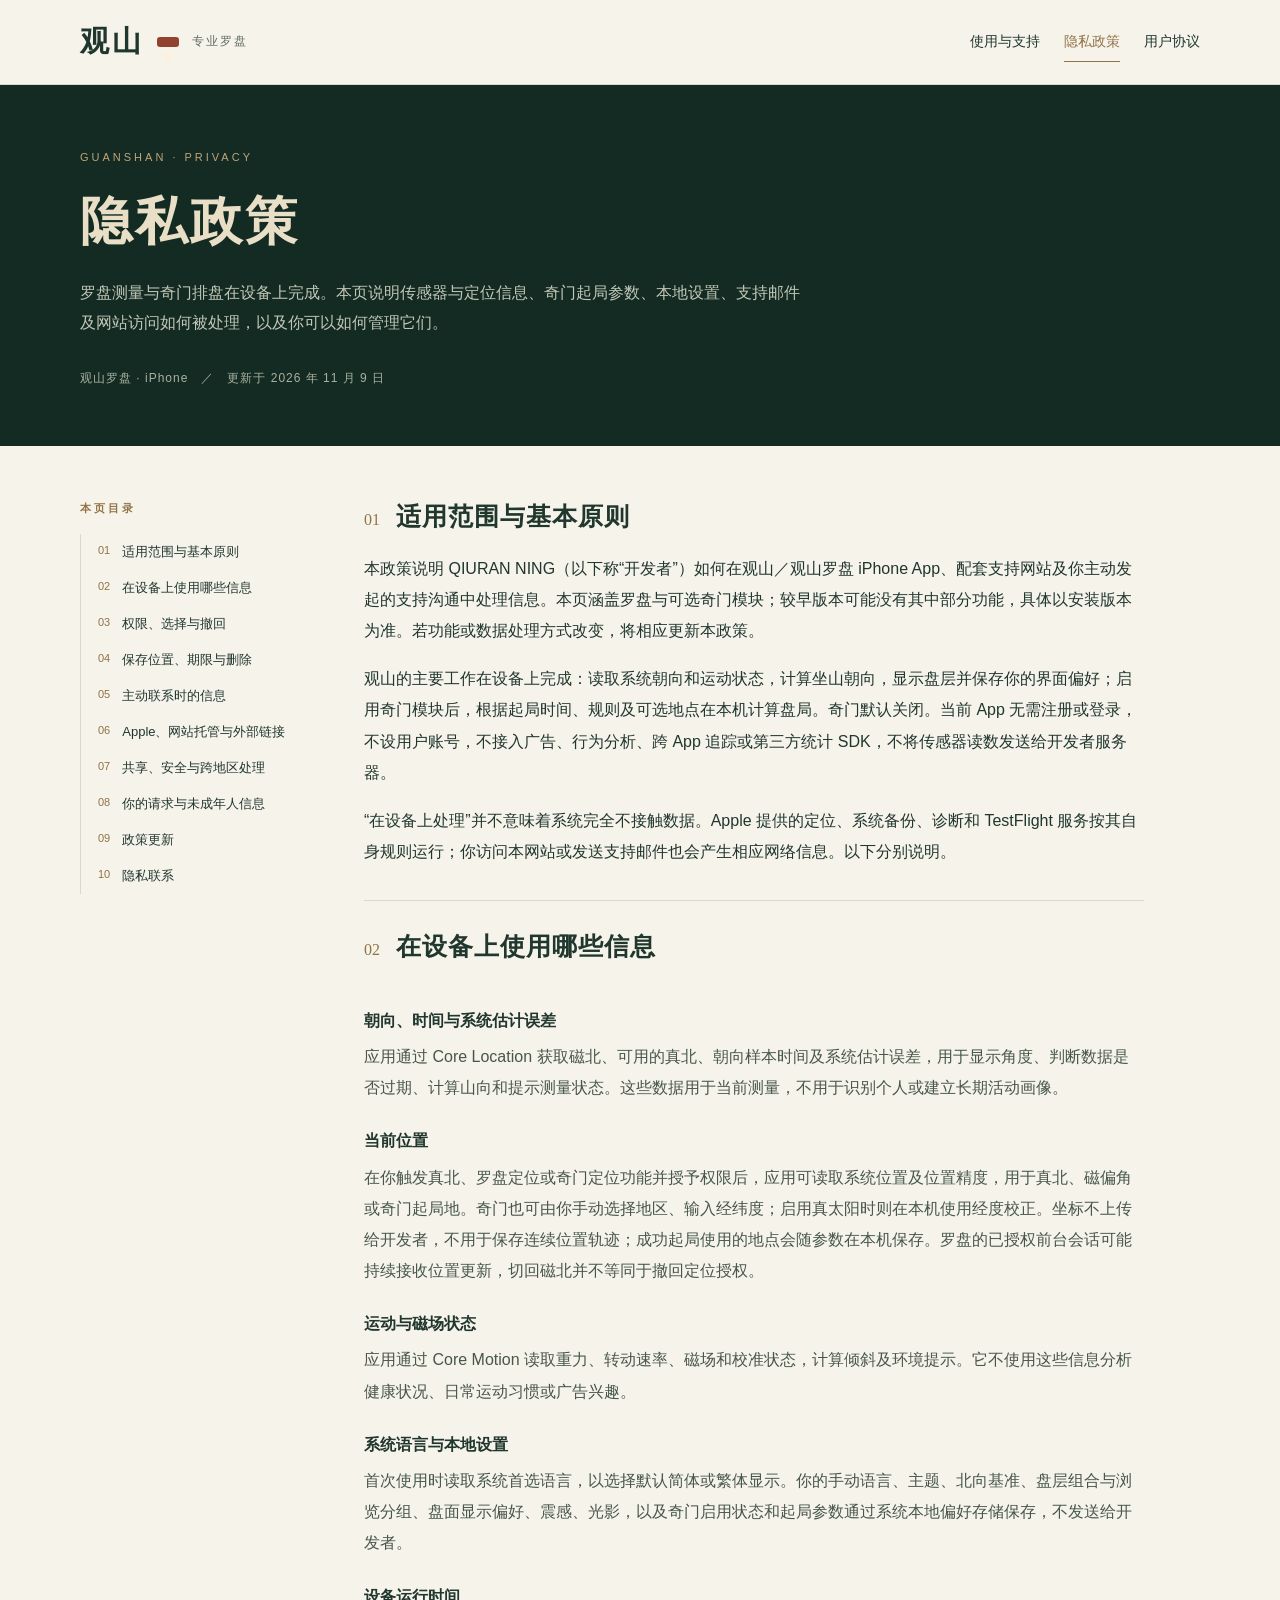
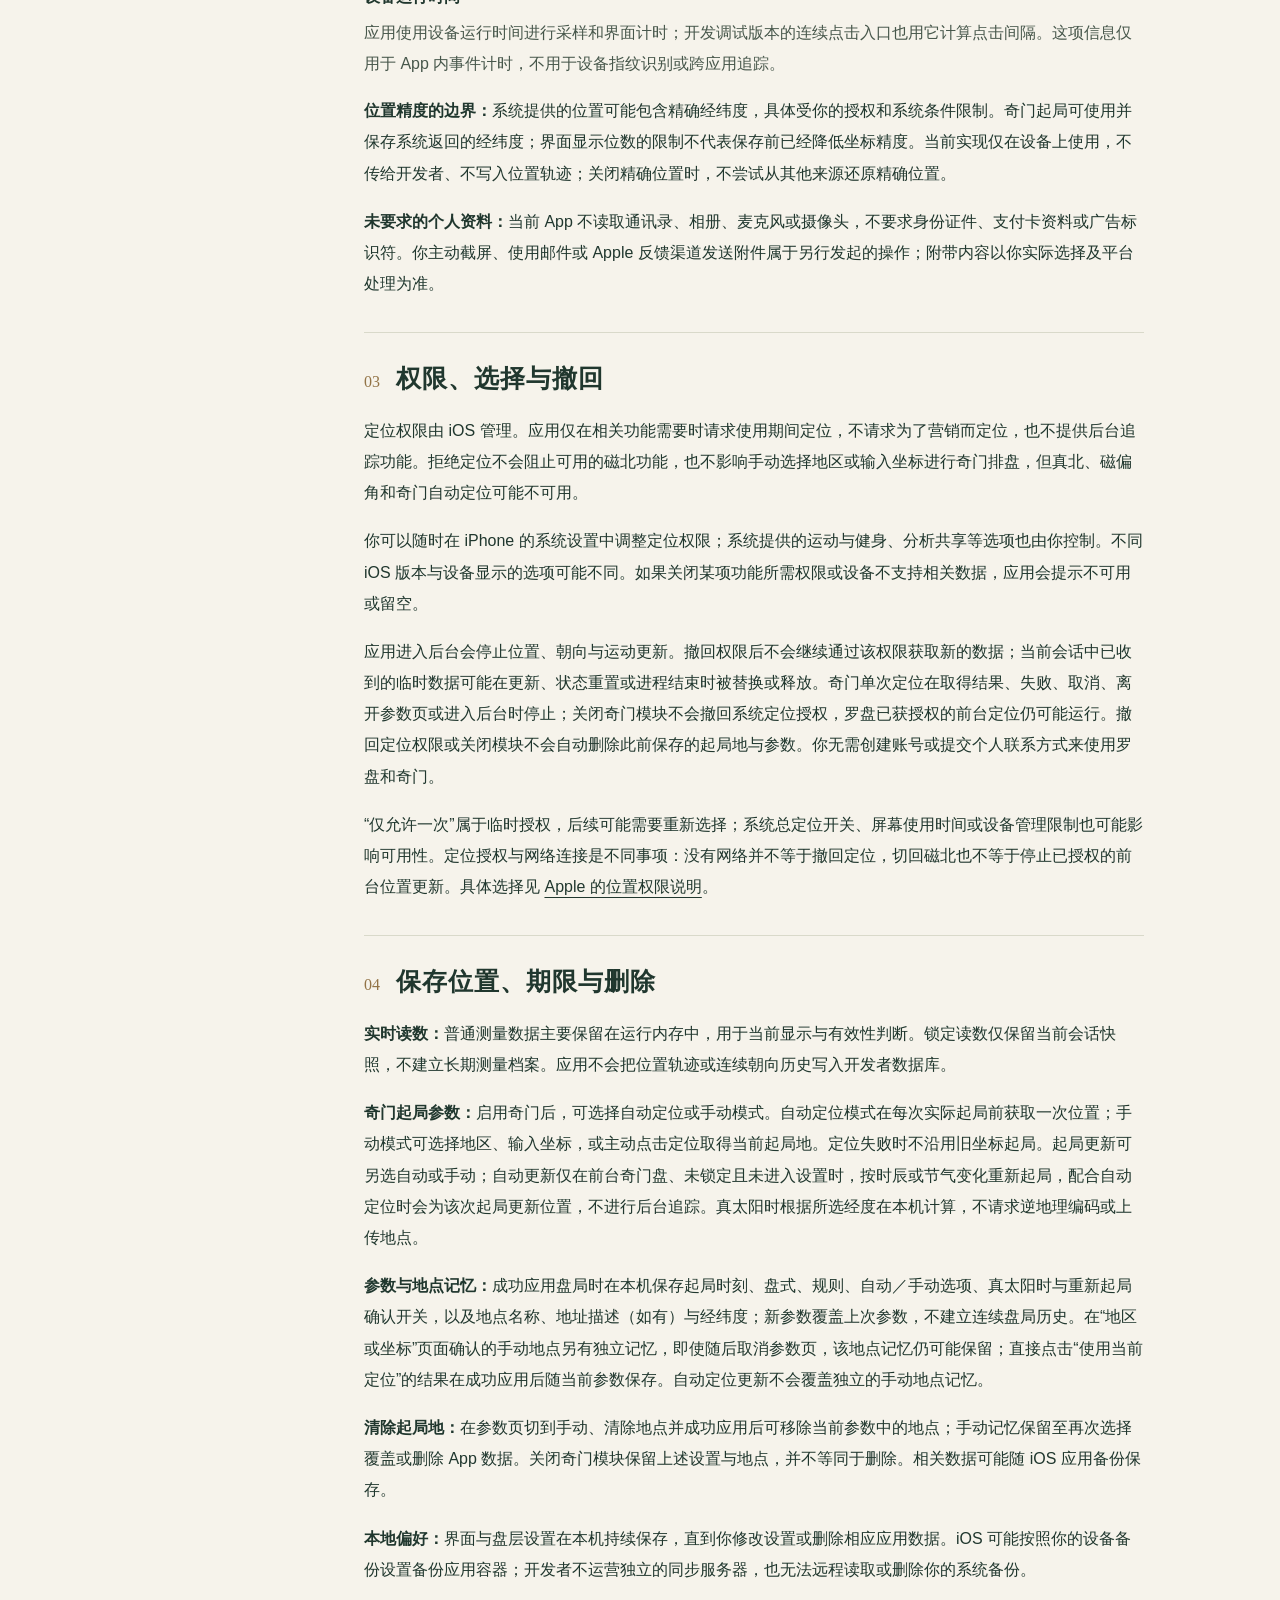
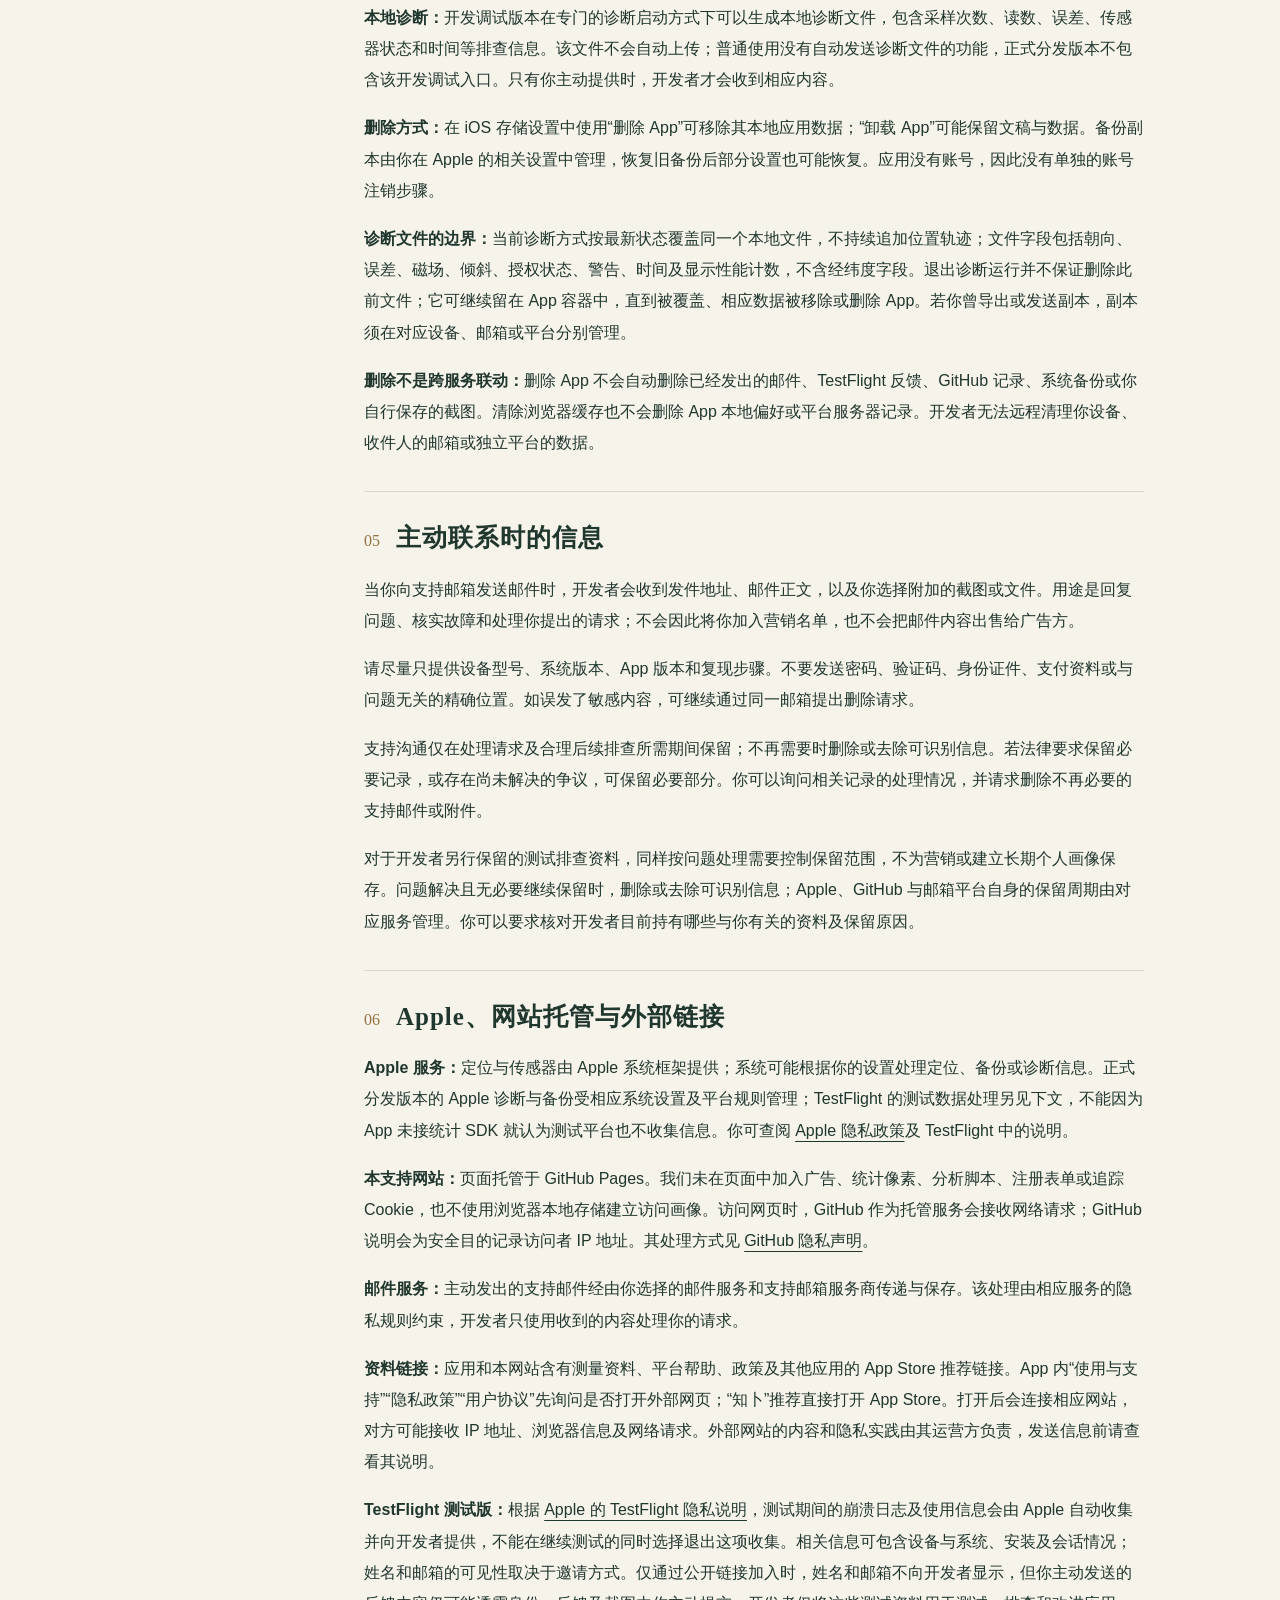
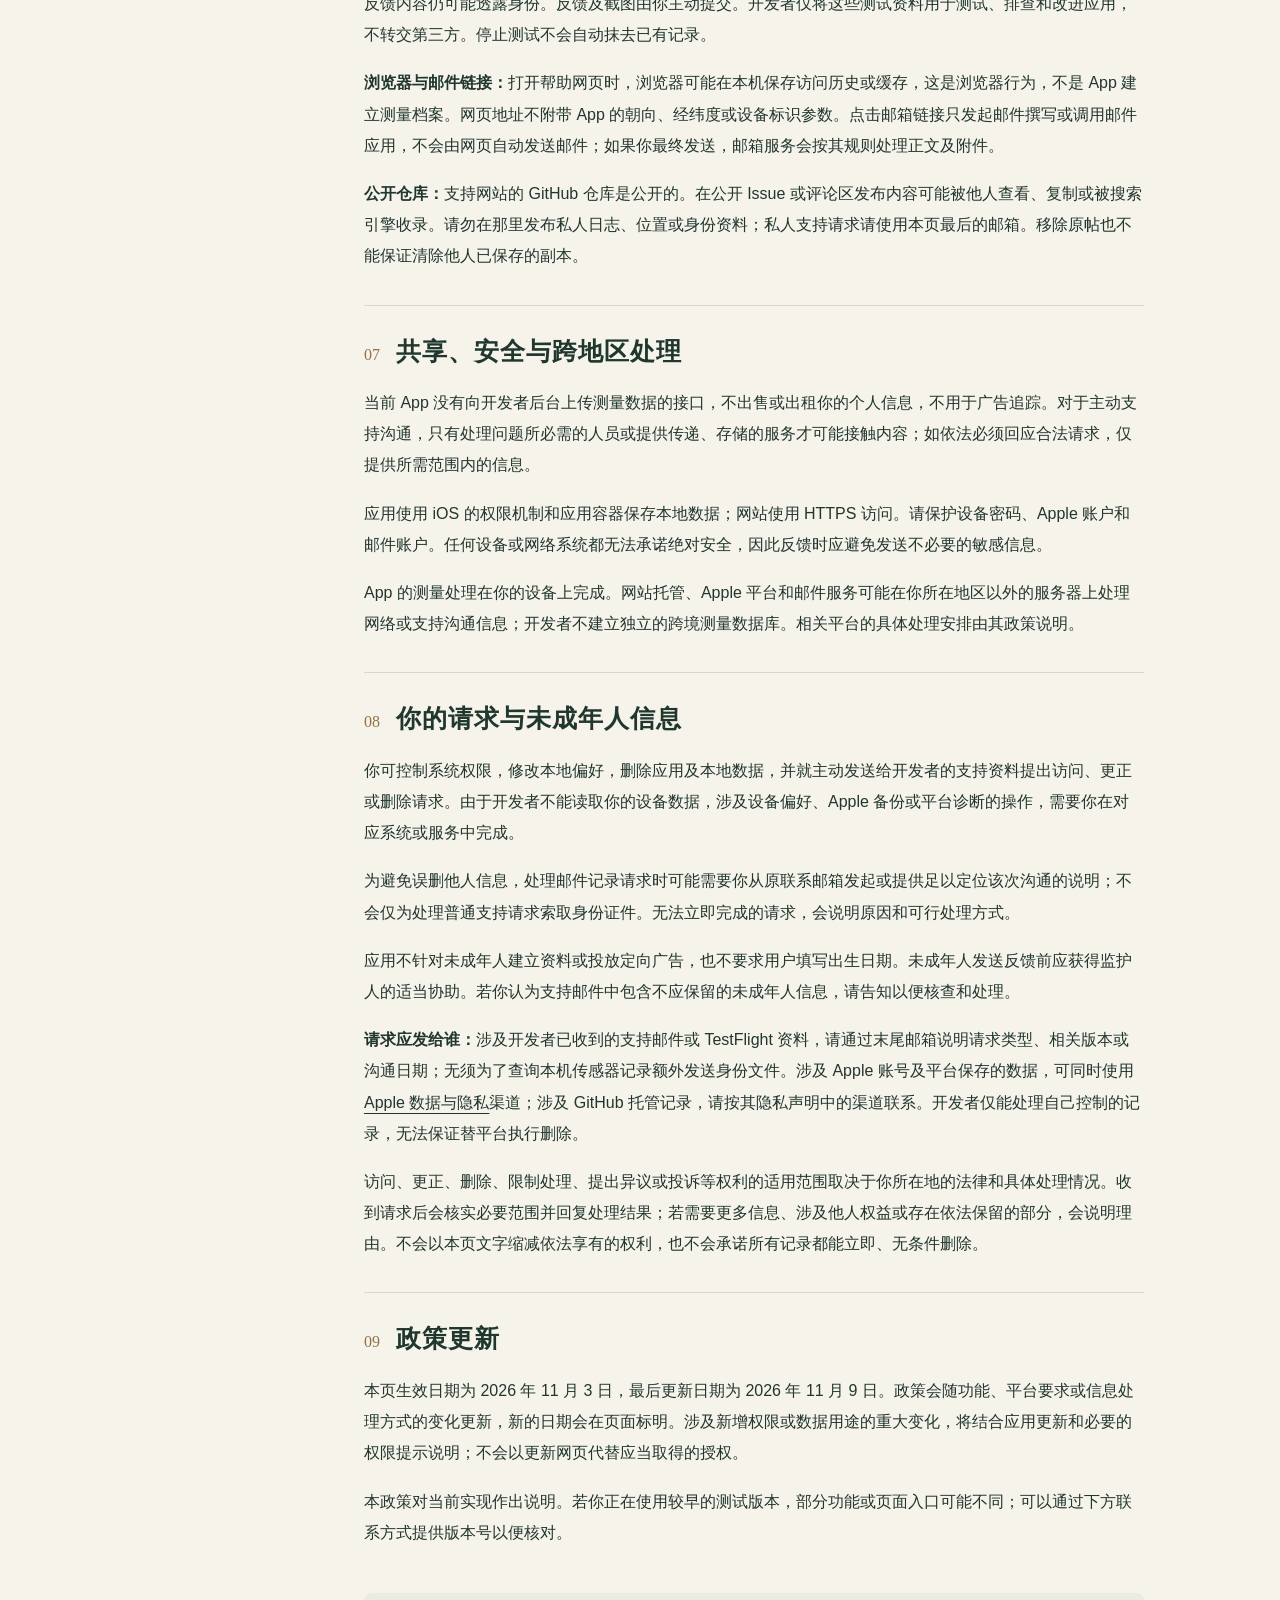
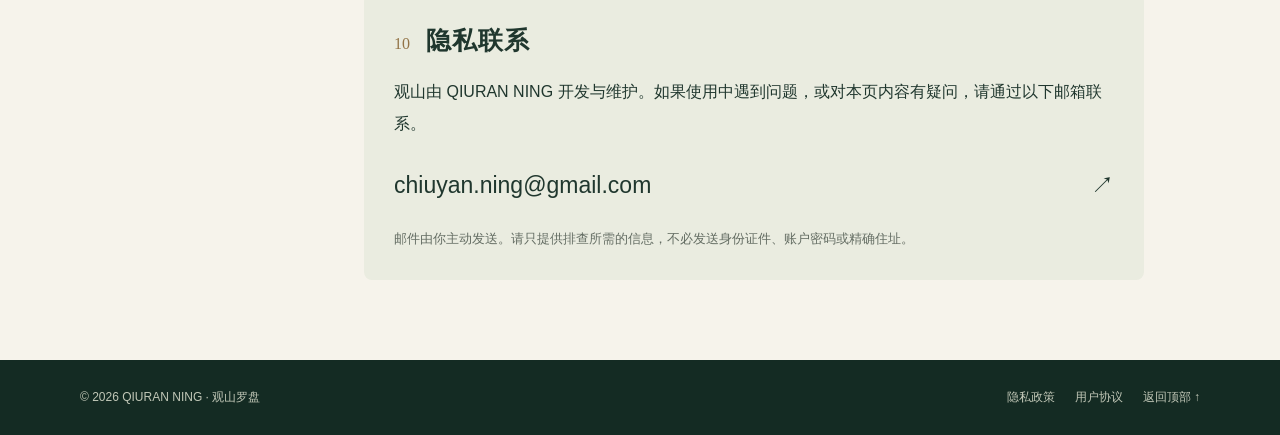
==== commit 48211ab9: "更新奇门模块使用说明与隐私政策" ====
--- a/privacy.html
+++ b/privacy.html
@@ -1,3 +1,3 @@
 <!doctype html>
-<html lang="zh-CN"><head><meta charset="utf-8"><meta name="viewport" content="width=device-width,initial-scale=1"><meta name="color-scheme" content="light"><meta name="theme-color" content="#142b23"><meta name="description" content="测量在设备上完成，信息的用途说清楚。本页分别说明罗盘数据、本地设置、支持邮件与网站访问如何被处理，以及你可以如何管理它们。"><title>隐私政策 · 观山罗盘</title><link rel="canonical" href="https://chiuyan-dev.github.io/GuanShan-site/privacy.html"><link rel="stylesheet" href="style.css"><link rel="icon" href="favicon.svg" type="image/svg+xml"></head>
-<body id="top"><a class="skip" href="#content">跳到正文</a><header class="masthead"><a class="brand" href="index.html" aria-label="观山罗盘支持首页"><strong>观山</strong><span class="seal" aria-hidden="true">正针</span><small>专业罗盘</small></a><nav class="nav" aria-label="页面导航"><a href="index.html">使用与支持</a><a href="privacy.html" aria-current="page">隐私政策</a><a href="terms.html">用户协议</a></nav></header><div class="hero"><p class="eyebrow">GUANSHAN · PRIVACY</p><h1>隐私政策</h1><p class="intro">测量在设备上完成，信息的用途说清楚。本页分别说明罗盘数据、本地设置、支持邮件与网站访问如何被处理，以及你可以如何管理它们。</p><div class="meta">观山罗盘 · iPhone　／　更新于 2026 年 11 月 3 日</div></div><main class="layout" id="content"><aside class="toc"><h2>本页目录</h2><nav aria-label="本页目录"><ol><li><a href="#scope"><span>01</span>适用范围与基本原则</a></li><li><a href="#device"><span>02</span>在设备上使用哪些信息</a></li><li><a href="#permissions"><span>03</span>权限、选择与撤回</a></li><li><a href="#storage"><span>04</span>保存位置、期限与删除</a></li><li><a href="#support-data"><span>05</span>主动联系时的信息</a></li><li><a href="#services"><span>06</span>Apple、网站托管与外部链接</a></li><li><a href="#sharing"><span>07</span>共享、安全与跨地区处理</a></li><li><a href="#rights"><span>08</span>你的请求与未成年人信息</a></li><li><a href="#changes"><span>09</span>政策更新</a></li><li><a href="#contact"><span>10</span>隐私联系</a></li></ol></nav></aside><article class="article" aria-label="隐私政策"><section class="section " id="scope" aria-labelledby="heading-scope"><div class="section-head"><span class="number" aria-hidden="true">01</span><h2 id="heading-scope">适用范围与基本原则</h2></div><p>本政策说明 QIURAN NING（以下称“开发者”）如何在观山／观山罗盘 iPhone App、配套支持网站及你主动发起的支持沟通中处理信息。适用于当前 0.2 系列及延续相同行为的后续版本；若功能或数据处理方式改变，将相应更新本政策。</p><p>观山的主要工作在设备上完成：读取系统朝向和运动状态，计算坐山朝向，显示盘层并保存你的界面偏好。当前 App 无需注册或登录，不设用户账号，不接入广告、行为分析、跨 App 追踪或第三方统计 SDK，不将传感器读数发送给开发者服务器。</p><p>“在设备上处理”并不意味着系统完全不接触数据。Apple 提供的定位、系统备份、诊断和 TestFlight 服务按其自身规则运行；你访问本网站或发送支持邮件也会产生相应网络信息。以下分别说明。</p></section><section class="section " id="device" aria-labelledby="heading-device"><div class="section-head"><span class="number" aria-hidden="true">02</span><h2 id="heading-device">在设备上使用哪些信息</h2></div><dl><dt>朝向、时间与系统估计误差</dt><dd>应用通过 Core Location 获取磁北、可用的真北、朝向样本时间及系统估计误差，用于显示角度、判断数据是否过期、计算山向和提示测量状态。这些数据用于当前测量，不用于识别个人或建立长期活动画像。</dd><dt>当前位置</dt><dd>在你触发真北或定位功能并授予权限后，应用可读取系统位置及位置精度，用来判断定位可用性并支持真北、磁偏角显示。应用不要求你填写地址，不上传经纬度，不保存连续位置轨迹。已授权时，前台运行可能持续接收位置更新；切回磁北并不等同于撤回定位授权。</dd><dt>运动与磁场状态</dt><dd>应用通过 Core Motion 读取重力、转动速率、磁场和校准状态，计算倾斜及环境提示。它不使用这些信息分析健康状况、日常运动习惯或广告兴趣。</dd><dt>系统语言与本地设置</dt><dd>首次使用时读取系统首选语言，以选择默认简体或繁体显示。你的手动语言、盘层组合、震感模式、光影及页头位置偏好通过系统本地偏好存储保存，不发送给开发者。</dd><dt>设备运行时间</dt><dd>设置中的连续点击入口使用设备运行时间计算点击间隔。这项信息仅用于 App 内事件计时，不用于设备指纹识别或跨应用追踪。</dd></dl><p><strong>位置精度的边界：</strong>系统提供的位置可能包含精确经纬度，具体受你的授权和系统条件限制。即使应用只需要判断定位是否可用，也不能将已授权获取位置描述为“完全不接触位置信息”。当前实现仅在设备上使用，不传给开发者、不写入位置轨迹；关闭精确位置时，不尝试从其他来源还原精确位置。</p><p><strong>未要求的个人资料：</strong>当前 App 不读取通讯录、相册、麦克风或摄像头，不要求身份证件、支付卡资料或广告标识符。你主动截屏、使用邮件或 Apple 反馈渠道发送附件属于另行发起的操作；附带内容以你实际选择及平台处理为准。</p></section><section class="section " id="permissions" aria-labelledby="heading-permissions"><div class="section-head"><span class="number" aria-hidden="true">03</span><h2 id="heading-permissions">权限、选择与撤回</h2></div><p>定位权限由 iOS 管理。应用仅在相关功能需要时请求使用期间定位，不请求为了营销而定位，也不提供后台追踪功能。拒绝定位不会阻止可用的磁北功能，但真北和磁偏角可能无法显示。</p><p>你可以随时在 iPhone 的系统设置中调整定位权限；系统提供的运动与健身、分析共享等选项也由你控制。不同 iOS 版本与设备显示的选项可能不同。如果关闭某项功能所需权限或设备不支持相关数据，应用会提示不可用或留空。</p><p>应用进入后台会停止位置、朝向与运动更新。撤回权限后不会继续通过该权限获取新的数据；当前会话中已收到的临时数据可能在更新、状态重置或进程结束时被替换或释放。你无需创建账号，也无需提交个人联系方式来使用罗盘。</p><p>“仅允许一次”属于临时授权，后续可能需要重新选择；系统总定位开关、屏幕使用时间或设备管理限制也可能影响可用性。定位授权与网络连接是不同事项：没有网络并不等于撤回定位，切回磁北也不等于停止已授权的前台位置更新。具体选择见 <a href="https://support.apple.com/en-gb/guide/iphone/iph3dd5f9be/ios">Apple 的位置权限说明</a>。</p></section><section class="section " id="storage" aria-labelledby="heading-storage"><div class="section-head"><span class="number" aria-hidden="true">04</span><h2 id="heading-storage">保存位置、期限与删除</h2></div><p><strong>实时读数：</strong>普通测量数据主要保留在运行内存中，用于当前显示与有效性判断。锁定读数仅保留当前会话快照，不建立长期测量档案。应用不会把位置轨迹或连续朝向历史写入开发者数据库。</p><p><strong>本地偏好：</strong>界面与盘层设置在本机持续保存，直到你修改设置或删除相应应用数据。iOS 可能按照你的设备备份设置备份应用容器；开发者不运营独立的同步服务器，也无法远程读取或删除你的系统备份。</p><p><strong>本地诊断：</strong>在专门的诊断启动方式下，应用可以生成本地诊断文件，包含采样次数、读数、误差、传感器状态和时间等排查信息。该文件不会自动上传；普通使用没有自动发送诊断文件的功能。只有你主动提供时，开发者才会收到相应内容。</p><p><strong>删除方式：</strong>在 iOS 存储设置中使用“删除 App”可移除其本地应用数据；“卸载 App”可能保留文稿与数据。备份副本由你在 Apple 的相关设置中管理，恢复旧备份后部分设置也可能恢复。应用没有账号，因此没有单独的账号注销步骤。</p><p><strong>诊断文件的边界：</strong>当前诊断方式按最新状态覆盖同一个本地文件，不持续追加位置轨迹；文件字段包括朝向、误差、磁场、倾斜、授权状态、警告、时间及显示性能计数，不含经纬度字段。退出诊断运行并不保证删除此前文件；它可继续留在 App 容器中，直到被覆盖、相应数据被移除或删除 App。若你曾导出或发送副本，副本须在对应设备、邮箱或平台分别管理。</p><p><strong>删除不是跨服务联动：</strong>删除 App 不会自动删除已经发出的邮件、TestFlight 反馈、GitHub 记录、系统备份或你自行保存的截图。清除浏览器缓存也不会删除 App 本地偏好或平台服务器记录。开发者无法远程清理你设备、收件人的邮箱或独立平台的数据。</p></section><section class="section " id="support-data" aria-labelledby="heading-support-data"><div class="section-head"><span class="number" aria-hidden="true">05</span><h2 id="heading-support-data">主动联系时的信息</h2></div><p>当你向支持邮箱发送邮件时，开发者会收到发件地址、邮件正文，以及你选择附加的截图或文件。用途是回复问题、核实故障和处理你提出的请求；不会因此将你加入营销名单，也不会把邮件内容出售给广告方。</p><p>请尽量只提供设备型号、系统版本、App 版本和复现步骤。不要发送密码、验证码、身份证件、支付资料或与问题无关的精确位置。如误发了敏感内容，可继续通过同一邮箱提出删除请求。</p><p>支持沟通仅在处理请求及合理后续排查所需期间保留；不再需要时删除或去除可识别信息。若法律要求保留必要记录，或存在尚未解决的争议，可保留必要部分。你可以询问相关记录的处理情况，并请求删除不再必要的支持邮件或附件。</p><p>对于开发者另行保留的测试排查资料，同样按问题处理需要控制保留范围，不为营销或建立长期个人画像保存。问题解决且无必要继续保留时，删除或去除可识别信息；Apple、GitHub 与邮箱平台自身的保留周期由对应服务管理。你可以要求核对开发者目前持有哪些与你有关的资料及保留原因。</p></section><section class="section " id="services" aria-labelledby="heading-services"><div class="section-head"><span class="number" aria-hidden="true">06</span><h2 id="heading-services">Apple、网站托管与外部链接</h2></div><p><strong>Apple 服务：</strong>定位与传感器由 Apple 系统框架提供；系统可能根据你的设置处理定位、备份或诊断信息。正式分发版本的 Apple 诊断与备份受相应系统设置及平台规则管理；TestFlight 的测试数据处理另见下文，不能因为 App 未接统计 SDK 就认为测试平台也不收集信息。你可查阅 <a href="https://www.apple.com/legal/privacy/" rel="noopener noreferrer">Apple 隐私政策</a>及 TestFlight 中的说明。</p><p><strong>本支持网站：</strong>页面托管于 GitHub Pages。我们未在页面中加入广告、统计像素、分析脚本、注册表单或追踪 Cookie，也不使用浏览器本地存储建立访问画像。访问网页时，GitHub 作为托管服务会接收网络请求；GitHub 说明会为安全目的记录访问者 IP 地址。其处理方式见 <a href="https://docs.github.com/en/site-policy/privacy-policies/github-general-privacy-statement" rel="noopener noreferrer">GitHub 隐私声明</a>。</p><p><strong>邮件服务：</strong>主动发出的支持邮件经由你选择的邮件服务和支持邮箱服务商传递与保存。该处理由相应服务的隐私规则约束，开发者只使用收到的内容处理你的请求。</p><p><strong>资料链接：</strong>应用和本网站含有测量资料、平台帮助或政策链接。打开后会连接相应网站，对方可能接收 IP 地址、浏览器信息及网络请求。外部网站的内容和隐私实践由其运营方负责，发送信息前请查看其说明。</p><p><strong>TestFlight 测试版：</strong>根据 <a href="https://www.apple.com/legal/privacy/data/en/test-flight/">Apple 的 TestFlight 隐私说明</a>，测试期间的崩溃日志及使用信息会由 Apple 自动收集并向开发者提供，不能在继续测试的同时选择退出这项收集。相关信息可包含设备与系统、安装及会话情况；姓名和邮箱的可见性取决于邀请方式。仅通过公开链接加入时，姓名和邮箱不向开发者显示，但你主动发送的反馈内容仍可能透露身份。反馈及截图由你主动提交。开发者仅将这些测试资料用于测试、排查和改进应用，不转交第三方。停止测试不会自动抹去已有记录。</p><p><strong>浏览器与邮件链接：</strong>打开帮助网页时，浏览器可能在本机保存访问历史或缓存，这是浏览器行为，不是 App 建立测量档案。网页地址不附带 App 的朝向、经纬度或设备标识参数。点击邮箱链接只发起邮件撰写或调用邮件应用，不会由网页自动发送邮件；如果你最终发送，邮箱服务会按其规则处理正文及附件。</p><p><strong>公开仓库：</strong>支持网站的 GitHub 仓库是公开的。在公开 Issue 或评论区发布内容可能被他人查看、复制或被搜索引擎收录。请勿在那里发布私人日志、位置或身份资料；私人支持请求请使用本页最后的邮箱。移除原帖也不能保证清除他人已保存的副本。</p></section><section class="section " id="sharing" aria-labelledby="heading-sharing"><div class="section-head"><span class="number" aria-hidden="true">07</span><h2 id="heading-sharing">共享、安全与跨地区处理</h2></div><p>当前 App 没有向开发者后台上传测量数据的接口，不出售或出租你的个人信息，不用于广告追踪。对于主动支持沟通，只有处理问题所必需的人员或提供传递、存储的服务才可能接触内容；如依法必须回应合法请求，仅提供所需范围内的信息。</p><p>应用使用 iOS 的权限机制和应用容器保存本地数据；网站使用 HTTPS 访问。请保护设备密码、Apple 账户和邮件账户。任何设备或网络系统都无法承诺绝对安全，因此反馈时应避免发送不必要的敏感信息。</p><p>App 的测量处理在你的设备上完成。网站托管、Apple 平台和邮件服务可能在你所在地区以外的服务器上处理网络或支持沟通信息；开发者不建立独立的跨境测量数据库。相关平台的具体处理安排由其政策说明。</p></section><section class="section " id="rights" aria-labelledby="heading-rights"><div class="section-head"><span class="number" aria-hidden="true">08</span><h2 id="heading-rights">你的请求与未成年人信息</h2></div><p>你可控制系统权限，修改本地偏好，删除应用及本地数据，并就主动发送给开发者的支持资料提出访问、更正或删除请求。由于开发者不能读取你的设备数据，涉及设备偏好、Apple 备份或平台诊断的操作，需要你在对应系统或服务中完成。</p><p>为避免误删他人信息，处理邮件记录请求时可能需要你从原联系邮箱发起或提供足以定位该次沟通的说明；不会仅为处理普通支持请求索取身份证件。无法立即完成的请求，会说明原因和可行处理方式。</p><p>应用不针对未成年人建立资料或投放定向广告，也不要求用户填写出生日期。未成年人发送反馈前应获得监护人的适当协助。若你认为支持邮件中包含不应保留的未成年人信息，请告知以便核查和处理。</p><p><strong>请求应发给谁：</strong>涉及开发者已收到的支持邮件或 TestFlight 资料，请通过末尾邮箱说明请求类型、相关版本或沟通日期；无须为了查询本机传感器记录额外发送身份文件。涉及 Apple 账号及平台保存的数据，可同时使用 <a href="https://privacy.apple.com/">Apple 数据与隐私</a>渠道；涉及 GitHub 托管记录，请按其隐私声明中的渠道联系。开发者仅能处理自己控制的记录，无法保证替平台执行删除。</p><p>访问、更正、删除、限制处理、提出异议或投诉等权利的适用范围取决于你所在地的法律和具体处理情况。收到请求后会核实必要范围并回复处理结果；若需要更多信息、涉及他人权益或存在依法保留的部分，会说明理由。不会以本页文字缩减依法享有的权利，也不会承诺所有记录都能立即、无条件删除。</p></section><section class="section " id="changes" aria-labelledby="heading-changes"><div class="section-head"><span class="number" aria-hidden="true">09</span><h2 id="heading-changes">政策更新</h2></div><p>本页生效及最后更新日期为 2026 年 11 月 3 日。政策会随功能、平台要求或信息处理方式的变化更新，新的日期会在页面标明。涉及新增权限或数据用途的重大变化，将结合应用更新和必要的权限提示说明；不会以更新网页代替应当取得的授权。</p><p>本政策对当前实现作出说明。若你正在使用较早的测试版本，部分功能或页面入口可能不同；可以通过下方联系方式提供版本号以便核对。</p></section><section class="section contact" id="contact" aria-labelledby="heading-contact"><div class="section-head"><span class="number" aria-hidden="true">10</span><h2 id="heading-contact">隐私联系</h2></div><p>观山由 QIURAN NING 开发与维护。如果使用中遇到问题，或对本页内容有疑问，请通过以下邮箱联系。</p><a class="email" href="mailto:chiuyan.ning@gmail.com">chiuyan.ning@gmail.com<span aria-hidden="true">↗</span></a><p class="small">邮件由你主动发送。请只提供排查所需的信息，不必发送身份证件、账户密码或精确住址。</p></section></article></main><footer><p>© 2026 QIURAN NING · 观山罗盘</p><div class="footer-links"><a href="privacy.html">隐私政策</a><a href="terms.html">用户协议</a><a href="#top">返回顶部 ↑</a></div></footer></body></html>+<html lang="zh-CN"><head><meta charset="utf-8"><meta name="viewport" content="width=device-width,initial-scale=1"><meta name="color-scheme" content="light"><meta name="theme-color" content="#142b23"><meta name="description" content="罗盘测量与奇门排盘在设备上完成。本页说明传感器与定位信息、奇门起局参数、本地设置、支持邮件及网站访问如何被处理，以及你可以如何管理它们。"><title>隐私政策 · 观山罗盘</title><link rel="canonical" href="https://chiuyan-dev.github.io/GuanShan-site/privacy.html"><link rel="stylesheet" href="style.css"><link rel="icon" href="favicon.svg" type="image/svg+xml"></head>
+<body id="top"><a class="skip" href="#content">跳到正文</a><header class="masthead"><a class="brand" href="index.html" aria-label="观山罗盘支持首页"><strong>观山</strong><span class="seal" aria-hidden="true">正针</span><small>专业罗盘</small></a><nav class="nav" aria-label="页面导航"><a href="index.html">使用与支持</a><a href="privacy.html" aria-current="page">隐私政策</a><a href="terms.html">用户协议</a></nav></header><div class="hero"><p class="eyebrow">GUANSHAN · PRIVACY</p><h1>隐私政策</h1><p class="intro">罗盘测量与奇门排盘在设备上完成。本页说明传感器与定位信息、奇门起局参数、本地设置、支持邮件及网站访问如何被处理，以及你可以如何管理它们。</p><div class="meta">观山罗盘 · iPhone　／　更新于 2026 年 11 月 9 日</div></div><main class="layout" id="content"><aside class="toc"><h2>本页目录</h2><nav aria-label="本页目录"><ol><li><a href="#scope"><span>01</span>适用范围与基本原则</a></li><li><a href="#device"><span>02</span>在设备上使用哪些信息</a></li><li><a href="#permissions"><span>03</span>权限、选择与撤回</a></li><li><a href="#storage"><span>04</span>保存位置、期限与删除</a></li><li><a href="#support-data"><span>05</span>主动联系时的信息</a></li><li><a href="#services"><span>06</span>Apple、网站托管与外部链接</a></li><li><a href="#sharing"><span>07</span>共享、安全与跨地区处理</a></li><li><a href="#rights"><span>08</span>你的请求与未成年人信息</a></li><li><a href="#changes"><span>09</span>政策更新</a></li><li><a href="#contact"><span>10</span>隐私联系</a></li></ol></nav></aside><article class="article" aria-label="隐私政策"><section class="section " id="scope" aria-labelledby="heading-scope"><div class="section-head"><span class="number" aria-hidden="true">01</span><h2 id="heading-scope">适用范围与基本原则</h2></div><p>本政策说明 QIURAN NING（以下称“开发者”）如何在观山／观山罗盘 iPhone App、配套支持网站及你主动发起的支持沟通中处理信息。本页涵盖罗盘与可选奇门模块；较早版本可能没有其中部分功能，具体以安装版本为准。若功能或数据处理方式改变，将相应更新本政策。</p><p>观山的主要工作在设备上完成：读取系统朝向和运动状态，计算坐山朝向，显示盘层并保存你的界面偏好；启用奇门模块后，根据起局时间、规则及可选地点在本机计算盘局。奇门默认关闭。当前 App 无需注册或登录，不设用户账号，不接入广告、行为分析、跨 App 追踪或第三方统计 SDK，不将传感器读数发送给开发者服务器。</p><p>“在设备上处理”并不意味着系统完全不接触数据。Apple 提供的定位、系统备份、诊断和 TestFlight 服务按其自身规则运行；你访问本网站或发送支持邮件也会产生相应网络信息。以下分别说明。</p></section><section class="section " id="device" aria-labelledby="heading-device"><div class="section-head"><span class="number" aria-hidden="true">02</span><h2 id="heading-device">在设备上使用哪些信息</h2></div><dl><dt>朝向、时间与系统估计误差</dt><dd>应用通过 Core Location 获取磁北、可用的真北、朝向样本时间及系统估计误差，用于显示角度、判断数据是否过期、计算山向和提示测量状态。这些数据用于当前测量，不用于识别个人或建立长期活动画像。</dd><dt>当前位置</dt><dd>在你触发真北、罗盘定位或奇门定位功能并授予权限后，应用可读取系统位置及位置精度，用于真北、磁偏角或奇门起局地。奇门也可由你手动选择地区、输入经纬度；启用真太阳时则在本机使用经度校正。坐标不上传给开发者，不用于保存连续位置轨迹；成功起局使用的地点会随参数在本机保存。罗盘的已授权前台会话可能持续接收位置更新，切回磁北并不等同于撤回定位授权。</dd><dt>运动与磁场状态</dt><dd>应用通过 Core Motion 读取重力、转动速率、磁场和校准状态，计算倾斜及环境提示。它不使用这些信息分析健康状况、日常运动习惯或广告兴趣。</dd><dt>系统语言与本地设置</dt><dd>首次使用时读取系统首选语言，以选择默认简体或繁体显示。你的手动语言、主题、北向基准、盘层组合与浏览分组、盘面显示偏好、震感、光影，以及奇门启用状态和起局参数通过系统本地偏好存储保存，不发送给开发者。</dd><dt>设备运行时间</dt><dd>应用使用设备运行时间进行采样和界面计时；开发调试版本的连续点击入口也用它计算点击间隔。这项信息仅用于 App 内事件计时，不用于设备指纹识别或跨应用追踪。</dd></dl><p><strong>位置精度的边界：</strong>系统提供的位置可能包含精确经纬度，具体受你的授权和系统条件限制。奇门起局可使用并保存系统返回的经纬度；界面显示位数的限制不代表保存前已经降低坐标精度。当前实现仅在设备上使用，不传给开发者、不写入位置轨迹；关闭精确位置时，不尝试从其他来源还原精确位置。</p><p><strong>未要求的个人资料：</strong>当前 App 不读取通讯录、相册、麦克风或摄像头，不要求身份证件、支付卡资料或广告标识符。你主动截屏、使用邮件或 Apple 反馈渠道发送附件属于另行发起的操作；附带内容以你实际选择及平台处理为准。</p></section><section class="section " id="permissions" aria-labelledby="heading-permissions"><div class="section-head"><span class="number" aria-hidden="true">03</span><h2 id="heading-permissions">权限、选择与撤回</h2></div><p>定位权限由 iOS 管理。应用仅在相关功能需要时请求使用期间定位，不请求为了营销而定位，也不提供后台追踪功能。拒绝定位不会阻止可用的磁北功能，也不影响手动选择地区或输入坐标进行奇门排盘，但真北、磁偏角和奇门自动定位可能不可用。</p><p>你可以随时在 iPhone 的系统设置中调整定位权限；系统提供的运动与健身、分析共享等选项也由你控制。不同 iOS 版本与设备显示的选项可能不同。如果关闭某项功能所需权限或设备不支持相关数据，应用会提示不可用或留空。</p><p>应用进入后台会停止位置、朝向与运动更新。撤回权限后不会继续通过该权限获取新的数据；当前会话中已收到的临时数据可能在更新、状态重置或进程结束时被替换或释放。奇门单次定位在取得结果、失败、取消、离开参数页或进入后台时停止；关闭奇门模块不会撤回系统定位授权，罗盘已获授权的前台定位仍可能运行。撤回定位权限或关闭模块不会自动删除此前保存的起局地与参数。你无需创建账号或提交个人联系方式来使用罗盘和奇门。</p><p>“仅允许一次”属于临时授权，后续可能需要重新选择；系统总定位开关、屏幕使用时间或设备管理限制也可能影响可用性。定位授权与网络连接是不同事项：没有网络并不等于撤回定位，切回磁北也不等于停止已授权的前台位置更新。具体选择见 <a href="https://support.apple.com/en-gb/guide/iphone/iph3dd5f9be/ios">Apple 的位置权限说明</a>。</p></section><section class="section " id="storage" aria-labelledby="heading-storage"><div class="section-head"><span class="number" aria-hidden="true">04</span><h2 id="heading-storage">保存位置、期限与删除</h2></div><p><strong>实时读数：</strong>普通测量数据主要保留在运行内存中，用于当前显示与有效性判断。锁定读数仅保留当前会话快照，不建立长期测量档案。应用不会把位置轨迹或连续朝向历史写入开发者数据库。</p><p><strong>奇门起局参数：</strong>启用奇门后，可选择自动定位或手动模式。自动定位模式在每次实际起局前获取一次位置；手动模式可选择地区、输入坐标，或主动点击定位取得当前起局地。定位失败时不沿用旧坐标起局。起局更新可另选自动或手动；自动更新仅在前台奇门盘、未锁定且未进入设置时，按时辰或节气变化重新起局，配合自动定位时会为该次起局更新位置，不进行后台追踪。真太阳时根据所选经度在本机计算，不请求逆地理编码或上传地点。</p><p><strong>参数与地点记忆：</strong>成功应用盘局时在本机保存起局时刻、盘式、规则、自动／手动选项、真太阳时与重新起局确认开关，以及地点名称、地址描述（如有）与经纬度；新参数覆盖上次参数，不建立连续盘局历史。在“地区或坐标”页面确认的手动地点另有独立记忆，即使随后取消参数页，该地点记忆仍可能保留；直接点击“使用当前定位”的结果在成功应用后随当前参数保存。自动定位更新不会覆盖独立的手动地点记忆。</p><p><strong>清除起局地：</strong>在参数页切到手动、清除地点并成功应用后可移除当前参数中的地点；手动记忆保留至再次选择覆盖或删除 App 数据。关闭奇门模块保留上述设置与地点，并不等同于删除。相关数据可能随 iOS 应用备份保存。</p><p><strong>本地偏好：</strong>界面与盘层设置在本机持续保存，直到你修改设置或删除相应应用数据。iOS 可能按照你的设备备份设置备份应用容器；开发者不运营独立的同步服务器，也无法远程读取或删除你的系统备份。</p><p><strong>本地诊断：</strong>开发调试版本在专门的诊断启动方式下可以生成本地诊断文件，包含采样次数、读数、误差、传感器状态和时间等排查信息。该文件不会自动上传；普通使用没有自动发送诊断文件的功能，正式分发版本不包含该开发调试入口。只有你主动提供时，开发者才会收到相应内容。</p><p><strong>删除方式：</strong>在 iOS 存储设置中使用“删除 App”可移除其本地应用数据；“卸载 App”可能保留文稿与数据。备份副本由你在 Apple 的相关设置中管理，恢复旧备份后部分设置也可能恢复。应用没有账号，因此没有单独的账号注销步骤。</p><p><strong>诊断文件的边界：</strong>当前诊断方式按最新状态覆盖同一个本地文件，不持续追加位置轨迹；文件字段包括朝向、误差、磁场、倾斜、授权状态、警告、时间及显示性能计数，不含经纬度字段。退出诊断运行并不保证删除此前文件；它可继续留在 App 容器中，直到被覆盖、相应数据被移除或删除 App。若你曾导出或发送副本，副本须在对应设备、邮箱或平台分别管理。</p><p><strong>删除不是跨服务联动：</strong>删除 App 不会自动删除已经发出的邮件、TestFlight 反馈、GitHub 记录、系统备份或你自行保存的截图。清除浏览器缓存也不会删除 App 本地偏好或平台服务器记录。开发者无法远程清理你设备、收件人的邮箱或独立平台的数据。</p></section><section class="section " id="support-data" aria-labelledby="heading-support-data"><div class="section-head"><span class="number" aria-hidden="true">05</span><h2 id="heading-support-data">主动联系时的信息</h2></div><p>当你向支持邮箱发送邮件时，开发者会收到发件地址、邮件正文，以及你选择附加的截图或文件。用途是回复问题、核实故障和处理你提出的请求；不会因此将你加入营销名单，也不会把邮件内容出售给广告方。</p><p>请尽量只提供设备型号、系统版本、App 版本和复现步骤。不要发送密码、验证码、身份证件、支付资料或与问题无关的精确位置。如误发了敏感内容，可继续通过同一邮箱提出删除请求。</p><p>支持沟通仅在处理请求及合理后续排查所需期间保留；不再需要时删除或去除可识别信息。若法律要求保留必要记录，或存在尚未解决的争议，可保留必要部分。你可以询问相关记录的处理情况，并请求删除不再必要的支持邮件或附件。</p><p>对于开发者另行保留的测试排查资料，同样按问题处理需要控制保留范围，不为营销或建立长期个人画像保存。问题解决且无必要继续保留时，删除或去除可识别信息；Apple、GitHub 与邮箱平台自身的保留周期由对应服务管理。你可以要求核对开发者目前持有哪些与你有关的资料及保留原因。</p></section><section class="section " id="services" aria-labelledby="heading-services"><div class="section-head"><span class="number" aria-hidden="true">06</span><h2 id="heading-services">Apple、网站托管与外部链接</h2></div><p><strong>Apple 服务：</strong>定位与传感器由 Apple 系统框架提供；系统可能根据你的设置处理定位、备份或诊断信息。正式分发版本的 Apple 诊断与备份受相应系统设置及平台规则管理；TestFlight 的测试数据处理另见下文，不能因为 App 未接统计 SDK 就认为测试平台也不收集信息。你可查阅 <a href="https://www.apple.com/legal/privacy/" rel="noopener noreferrer">Apple 隐私政策</a>及 TestFlight 中的说明。</p><p><strong>本支持网站：</strong>页面托管于 GitHub Pages。我们未在页面中加入广告、统计像素、分析脚本、注册表单或追踪 Cookie，也不使用浏览器本地存储建立访问画像。访问网页时，GitHub 作为托管服务会接收网络请求；GitHub 说明会为安全目的记录访问者 IP 地址。其处理方式见 <a href="https://docs.github.com/en/site-policy/privacy-policies/github-general-privacy-statement" rel="noopener noreferrer">GitHub 隐私声明</a>。</p><p><strong>邮件服务：</strong>主动发出的支持邮件经由你选择的邮件服务和支持邮箱服务商传递与保存。该处理由相应服务的隐私规则约束，开发者只使用收到的内容处理你的请求。</p><p><strong>资料链接：</strong>应用和本网站含有测量资料、平台帮助、政策及其他应用的 App Store 推荐链接。App 内“使用与支持”“隐私政策”“用户协议”先询问是否打开外部网页；“知卜”推荐直接打开 App Store。打开后会连接相应网站，对方可能接收 IP 地址、浏览器信息及网络请求。外部网站的内容和隐私实践由其运营方负责，发送信息前请查看其说明。</p><p><strong>TestFlight 测试版：</strong>根据 <a href="https://www.apple.com/legal/privacy/data/en/test-flight/">Apple 的 TestFlight 隐私说明</a>，测试期间的崩溃日志及使用信息会由 Apple 自动收集并向开发者提供，不能在继续测试的同时选择退出这项收集。相关信息可包含设备与系统、安装及会话情况；姓名和邮箱的可见性取决于邀请方式。仅通过公开链接加入时，姓名和邮箱不向开发者显示，但你主动发送的反馈内容仍可能透露身份。反馈及截图由你主动提交。开发者仅将这些测试资料用于测试、排查和改进应用，不转交第三方。停止测试不会自动抹去已有记录。</p><p><strong>浏览器与邮件链接：</strong>打开帮助网页时，浏览器可能在本机保存访问历史或缓存，这是浏览器行为，不是 App 建立测量档案。网页地址不附带 App 的朝向、经纬度或设备标识参数。点击邮箱链接只发起邮件撰写或调用邮件应用，不会由网页自动发送邮件；如果你最终发送，邮箱服务会按其规则处理正文及附件。</p><p><strong>公开仓库：</strong>支持网站的 GitHub 仓库是公开的。在公开 Issue 或评论区发布内容可能被他人查看、复制或被搜索引擎收录。请勿在那里发布私人日志、位置或身份资料；私人支持请求请使用本页最后的邮箱。移除原帖也不能保证清除他人已保存的副本。</p></section><section class="section " id="sharing" aria-labelledby="heading-sharing"><div class="section-head"><span class="number" aria-hidden="true">07</span><h2 id="heading-sharing">共享、安全与跨地区处理</h2></div><p>当前 App 没有向开发者后台上传测量数据的接口，不出售或出租你的个人信息，不用于广告追踪。对于主动支持沟通，只有处理问题所必需的人员或提供传递、存储的服务才可能接触内容；如依法必须回应合法请求，仅提供所需范围内的信息。</p><p>应用使用 iOS 的权限机制和应用容器保存本地数据；网站使用 HTTPS 访问。请保护设备密码、Apple 账户和邮件账户。任何设备或网络系统都无法承诺绝对安全，因此反馈时应避免发送不必要的敏感信息。</p><p>App 的测量处理在你的设备上完成。网站托管、Apple 平台和邮件服务可能在你所在地区以外的服务器上处理网络或支持沟通信息；开发者不建立独立的跨境测量数据库。相关平台的具体处理安排由其政策说明。</p></section><section class="section " id="rights" aria-labelledby="heading-rights"><div class="section-head"><span class="number" aria-hidden="true">08</span><h2 id="heading-rights">你的请求与未成年人信息</h2></div><p>你可控制系统权限，修改本地偏好，删除应用及本地数据，并就主动发送给开发者的支持资料提出访问、更正或删除请求。由于开发者不能读取你的设备数据，涉及设备偏好、Apple 备份或平台诊断的操作，需要你在对应系统或服务中完成。</p><p>为避免误删他人信息，处理邮件记录请求时可能需要你从原联系邮箱发起或提供足以定位该次沟通的说明；不会仅为处理普通支持请求索取身份证件。无法立即完成的请求，会说明原因和可行处理方式。</p><p>应用不针对未成年人建立资料或投放定向广告，也不要求用户填写出生日期。未成年人发送反馈前应获得监护人的适当协助。若你认为支持邮件中包含不应保留的未成年人信息，请告知以便核查和处理。</p><p><strong>请求应发给谁：</strong>涉及开发者已收到的支持邮件或 TestFlight 资料，请通过末尾邮箱说明请求类型、相关版本或沟通日期；无须为了查询本机传感器记录额外发送身份文件。涉及 Apple 账号及平台保存的数据，可同时使用 <a href="https://privacy.apple.com/">Apple 数据与隐私</a>渠道；涉及 GitHub 托管记录，请按其隐私声明中的渠道联系。开发者仅能处理自己控制的记录，无法保证替平台执行删除。</p><p>访问、更正、删除、限制处理、提出异议或投诉等权利的适用范围取决于你所在地的法律和具体处理情况。收到请求后会核实必要范围并回复处理结果；若需要更多信息、涉及他人权益或存在依法保留的部分，会说明理由。不会以本页文字缩减依法享有的权利，也不会承诺所有记录都能立即、无条件删除。</p></section><section class="section " id="changes" aria-labelledby="heading-changes"><div class="section-head"><span class="number" aria-hidden="true">09</span><h2 id="heading-changes">政策更新</h2></div><p>本页生效日期为 2026 年 11 月 3 日，最后更新日期为 2026 年 11 月 9 日。政策会随功能、平台要求或信息处理方式的变化更新，新的日期会在页面标明。涉及新增权限或数据用途的重大变化，将结合应用更新和必要的权限提示说明；不会以更新网页代替应当取得的授权。</p><p>本政策对当前实现作出说明。若你正在使用较早的测试版本，部分功能或页面入口可能不同；可以通过下方联系方式提供版本号以便核对。</p></section><section class="section contact" id="contact" aria-labelledby="heading-contact"><div class="section-head"><span class="number" aria-hidden="true">10</span><h2 id="heading-contact">隐私联系</h2></div><p>观山由 QIURAN NING 开发与维护。如果使用中遇到问题，或对本页内容有疑问，请通过以下邮箱联系。</p><a class="email" href="mailto:chiuyan.ning@gmail.com">chiuyan.ning@gmail.com<span aria-hidden="true">↗</span></a><p class="small">邮件由你主动发送。请只提供排查所需的信息，不必发送身份证件、账户密码或精确住址。</p></section></article></main><footer><p>© 2026 QIURAN NING · 观山罗盘</p><div class="footer-links"><a href="privacy.html">隐私政策</a><a href="terms.html">用户协议</a><a href="#top">返回顶部 ↑</a></div></footer></body></html>
